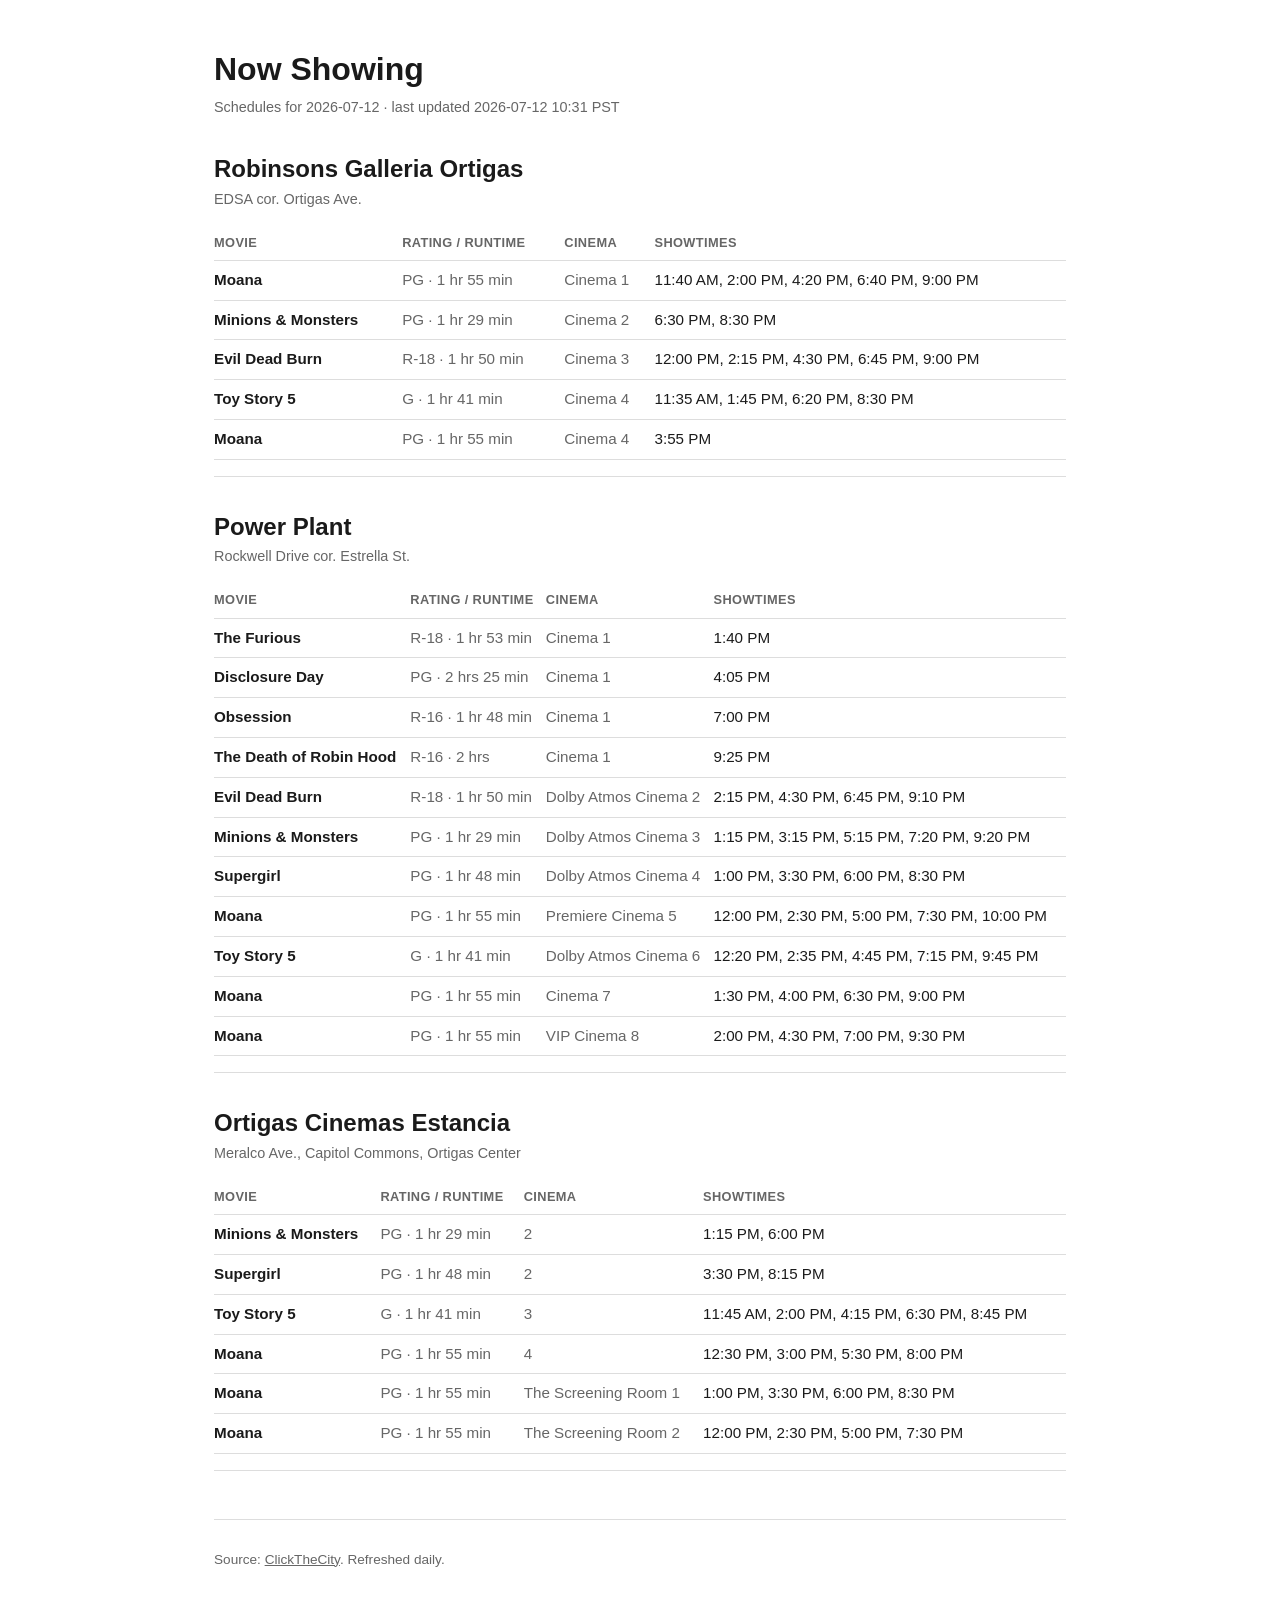
==== index.html @ 1f2a96b0 "chore: refresh schedules 2026-07-12" ====
<!doctype html>
<html lang="en">
<head>
<meta charset="utf-8">
<meta name="viewport" content="width=device-width, initial-scale=1">
<title>Now Showing — Metro Manila</title>
<link rel="stylesheet" href="style.css">
</head>
<body>
<header>
  <h1>Now Showing</h1>
  <p class="updated">Schedules for 2026-07-12 &middot; last updated 2026-07-12 10:31 PST</p>
</header>
<main>

    <section class="theater">
      <h2>Robinsons Galleria Ortigas</h2>
      <p class="address">EDSA cor. Ortigas Ave.</p>
      <table>
        <thead><tr><th>Movie</th><th>Rating / Runtime</th><th>Cinema</th><th>Showtimes</th></tr></thead>
        <tbody>
        <tr><td class="title" data-label="Movie">Moana</td><td class="meta" data-label="Rating / Runtime">PG &middot; 1 hr 55 min</td><td class="cinema" data-label="Cinema">Cinema 1</td><td class="showtimes" data-label="Showtimes">11:40 AM, 2:00 PM, 4:20 PM, 6:40 PM, 9:00 PM</td></tr>
<tr><td class="title" data-label="Movie">Minions &amp; Monsters</td><td class="meta" data-label="Rating / Runtime">PG &middot; 1 hr 29 min</td><td class="cinema" data-label="Cinema">Cinema 2</td><td class="showtimes" data-label="Showtimes">6:30 PM, 8:30 PM</td></tr>
<tr><td class="title" data-label="Movie">Evil Dead Burn</td><td class="meta" data-label="Rating / Runtime">R-18 &middot; 1 hr 50 min</td><td class="cinema" data-label="Cinema">Cinema 3</td><td class="showtimes" data-label="Showtimes">12:00 PM, 2:15 PM, 4:30 PM, 6:45 PM, 9:00 PM</td></tr>
<tr><td class="title" data-label="Movie">Toy Story 5</td><td class="meta" data-label="Rating / Runtime">G &middot; 1 hr 41 min</td><td class="cinema" data-label="Cinema">Cinema 4</td><td class="showtimes" data-label="Showtimes">11:35 AM, 1:45 PM, 6:20 PM, 8:30 PM</td></tr>
<tr><td class="title" data-label="Movie">Moana</td><td class="meta" data-label="Rating / Runtime">PG &middot; 1 hr 55 min</td><td class="cinema" data-label="Cinema">Cinema 4</td><td class="showtimes" data-label="Showtimes">3:55 PM</td></tr>
        </tbody>
      </table>
    </section>
    
    <section class="theater">
      <h2>Power Plant</h2>
      <p class="address">Rockwell Drive cor. Estrella St.</p>
      <table>
        <thead><tr><th>Movie</th><th>Rating / Runtime</th><th>Cinema</th><th>Showtimes</th></tr></thead>
        <tbody>
        <tr><td class="title" data-label="Movie">The Furious</td><td class="meta" data-label="Rating / Runtime">R-18 &middot; 1 hr 53 min</td><td class="cinema" data-label="Cinema">Cinema 1</td><td class="showtimes" data-label="Showtimes">1:40 PM</td></tr>
<tr><td class="title" data-label="Movie">Disclosure Day</td><td class="meta" data-label="Rating / Runtime">PG &middot; 2 hrs 25 min</td><td class="cinema" data-label="Cinema">Cinema 1</td><td class="showtimes" data-label="Showtimes">4:05 PM</td></tr>
<tr><td class="title" data-label="Movie">Obsession</td><td class="meta" data-label="Rating / Runtime">R-16 &middot; 1 hr 48 min</td><td class="cinema" data-label="Cinema">Cinema 1</td><td class="showtimes" data-label="Showtimes">7:00 PM</td></tr>
<tr><td class="title" data-label="Movie">The Death of Robin Hood</td><td class="meta" data-label="Rating / Runtime">R-16 &middot; 2 hrs</td><td class="cinema" data-label="Cinema">Cinema 1</td><td class="showtimes" data-label="Showtimes">9:25 PM</td></tr>
<tr><td class="title" data-label="Movie">Evil Dead Burn</td><td class="meta" data-label="Rating / Runtime">R-18 &middot; 1 hr 50 min</td><td class="cinema" data-label="Cinema">Dolby Atmos Cinema 2</td><td class="showtimes" data-label="Showtimes">2:15 PM, 4:30 PM, 6:45 PM, 9:10 PM</td></tr>
<tr><td class="title" data-label="Movie">Minions &amp; Monsters</td><td class="meta" data-label="Rating / Runtime">PG &middot; 1 hr 29 min</td><td class="cinema" data-label="Cinema">Dolby Atmos Cinema 3</td><td class="showtimes" data-label="Showtimes">1:15 PM, 3:15 PM, 5:15 PM, 7:20 PM, 9:20 PM</td></tr>
<tr><td class="title" data-label="Movie">Supergirl</td><td class="meta" data-label="Rating / Runtime">PG &middot; 1 hr 48 min</td><td class="cinema" data-label="Cinema">Dolby Atmos Cinema 4</td><td class="showtimes" data-label="Showtimes">1:00 PM, 3:30 PM, 6:00 PM, 8:30 PM</td></tr>
<tr><td class="title" data-label="Movie">Moana</td><td class="meta" data-label="Rating / Runtime">PG &middot; 1 hr 55 min</td><td class="cinema" data-label="Cinema">Premiere Cinema 5</td><td class="showtimes" data-label="Showtimes">12:00 PM, 2:30 PM, 5:00 PM, 7:30 PM, 10:00 PM</td></tr>
<tr><td class="title" data-label="Movie">Toy Story 5</td><td class="meta" data-label="Rating / Runtime">G &middot; 1 hr 41 min</td><td class="cinema" data-label="Cinema">Dolby Atmos Cinema 6</td><td class="showtimes" data-label="Showtimes">12:20 PM, 2:35 PM, 4:45 PM, 7:15 PM, 9:45 PM</td></tr>
<tr><td class="title" data-label="Movie">Moana</td><td class="meta" data-label="Rating / Runtime">PG &middot; 1 hr 55 min</td><td class="cinema" data-label="Cinema">Cinema 7</td><td class="showtimes" data-label="Showtimes">1:30 PM, 4:00 PM, 6:30 PM, 9:00 PM</td></tr>
<tr><td class="title" data-label="Movie">Moana</td><td class="meta" data-label="Rating / Runtime">PG &middot; 1 hr 55 min</td><td class="cinema" data-label="Cinema">VIP Cinema 8</td><td class="showtimes" data-label="Showtimes">2:00 PM, 4:30 PM, 7:00 PM, 9:30 PM</td></tr>
        </tbody>
      </table>
    </section>
    
    <section class="theater">
      <h2>Ortigas Cinemas Estancia</h2>
      <p class="address">Meralco Ave., Capitol Commons, Ortigas Center</p>
      <table>
        <thead><tr><th>Movie</th><th>Rating / Runtime</th><th>Cinema</th><th>Showtimes</th></tr></thead>
        <tbody>
        <tr><td class="title" data-label="Movie">Minions &amp; Monsters</td><td class="meta" data-label="Rating / Runtime">PG &middot; 1 hr 29 min</td><td class="cinema" data-label="Cinema">2</td><td class="showtimes" data-label="Showtimes">1:15 PM, 6:00 PM</td></tr>
<tr><td class="title" data-label="Movie">Supergirl</td><td class="meta" data-label="Rating / Runtime">PG &middot; 1 hr 48 min</td><td class="cinema" data-label="Cinema">2</td><td class="showtimes" data-label="Showtimes">3:30 PM, 8:15 PM</td></tr>
<tr><td class="title" data-label="Movie">Toy Story 5</td><td class="meta" data-label="Rating / Runtime">G &middot; 1 hr 41 min</td><td class="cinema" data-label="Cinema">3</td><td class="showtimes" data-label="Showtimes">11:45 AM, 2:00 PM, 4:15 PM, 6:30 PM, 8:45 PM</td></tr>
<tr><td class="title" data-label="Movie">Moana</td><td class="meta" data-label="Rating / Runtime">PG &middot; 1 hr 55 min</td><td class="cinema" data-label="Cinema">4</td><td class="showtimes" data-label="Showtimes">12:30 PM, 3:00 PM, 5:30 PM, 8:00 PM</td></tr>
<tr><td class="title" data-label="Movie">Moana</td><td class="meta" data-label="Rating / Runtime">PG &middot; 1 hr 55 min</td><td class="cinema" data-label="Cinema">The Screening Room 1</td><td class="showtimes" data-label="Showtimes">1:00 PM, 3:30 PM, 6:00 PM, 8:30 PM</td></tr>
<tr><td class="title" data-label="Movie">Moana</td><td class="meta" data-label="Rating / Runtime">PG &middot; 1 hr 55 min</td><td class="cinema" data-label="Cinema">The Screening Room 2</td><td class="showtimes" data-label="Showtimes">12:00 PM, 2:30 PM, 5:00 PM, 7:30 PM</td></tr>
        </tbody>
      </table>
    </section>
    
</main>
<footer>
  <p>Source: <a href="https://clickthecity.com">ClickTheCity</a>. Refreshed daily.</p>
</footer>
</body>
</html>
---- style.css ----
:root {
  color-scheme: light dark;
  --bg: #ffffff;
  --fg: #1a1a1a;
  --muted: #666;
  --border: #ddd;
  --accent: #b3261e;
}

@media (prefers-color-scheme: dark) {
  :root {
    --bg: #14151a;
    --fg: #e8e8e8;
    --muted: #9a9a9a;
    --border: #333;
    --accent: #ff6b5e;
  }
}

* { box-sizing: border-box; }

body {
  margin: 0;
  padding: 1.5rem;
  max-width: 900px;
  margin-inline: auto;
  font-family: -apple-system, BlinkMacSystemFont, "Segoe UI", Roboto, sans-serif;
  background: var(--bg);
  color: var(--fg);
  line-height: 1.5;
}

header h1 {
  margin-bottom: 0.25rem;
}

.updated {
  color: var(--muted);
  font-size: 0.9rem;
  margin-top: 0;
}

.theater {
  margin: 2rem 0;
  padding-bottom: 1rem;
  border-bottom: 1px solid var(--border);
}

.theater h2 {
  margin-bottom: 0.1rem;
}

.address {
  color: var(--muted);
  font-size: 0.9rem;
  margin-top: 0;
}

table {
  width: 100%;
  border-collapse: collapse;
  margin-top: 0.75rem;
}

th, td {
  text-align: left;
  padding: 0.5rem 0.5rem 0.5rem 0;
  border-bottom: 1px solid var(--border);
  font-size: 0.95rem;
  vertical-align: top;
}

th {
  color: var(--muted);
  font-weight: 600;
  font-size: 0.8rem;
  text-transform: uppercase;
  letter-spacing: 0.03em;
}

.title { font-weight: 600; }
.meta, .cinema { color: var(--muted); }
.empty { color: var(--muted); font-style: italic; }

.theater-error {
  color: var(--accent);
  font-size: 0.9rem;
}

footer {
  margin-top: 3rem;
  padding-top: 1rem;
  border-top: 1px solid var(--border);
  color: var(--muted);
  font-size: 0.85rem;
}

footer a { color: inherit; }

@media (max-width: 600px) {
  body { padding: 1rem; }
  header h1 { font-size: 1.5rem; }

  table, thead, tbody, th, td, tr { display: block; }
  thead { display: none; }

  td {
    border: none;
    padding: 0.15rem 0;
    white-space: normal;
    word-break: break-word;
  }
  td[data-label]::before {
    content: attr(data-label) ": ";
    color: var(--muted);
    font-size: 0.75rem;
    text-transform: uppercase;
    letter-spacing: 0.03em;
    display: block;
  }
  td.title[data-label]::before { display: none; }

  tr {
    padding: 0.5rem 0;
    border-bottom: 1px solid var(--border);
  }
}
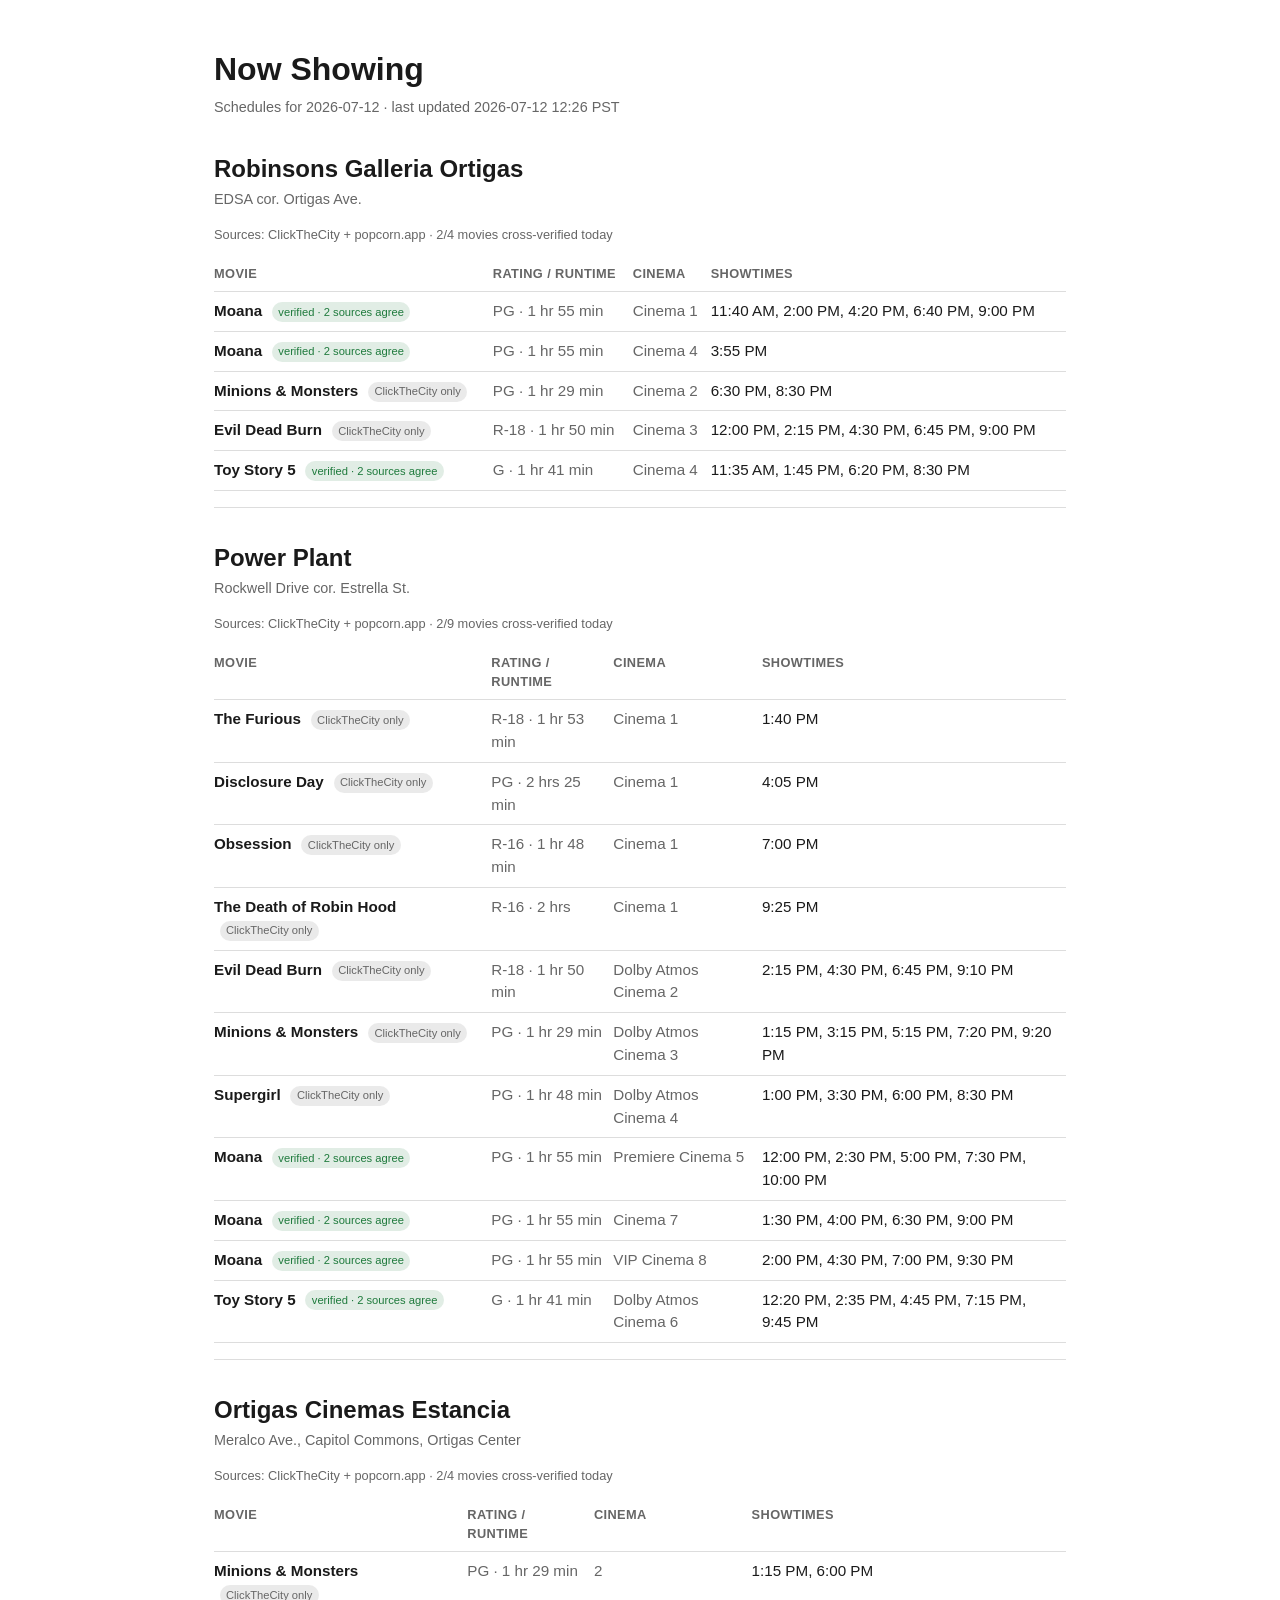
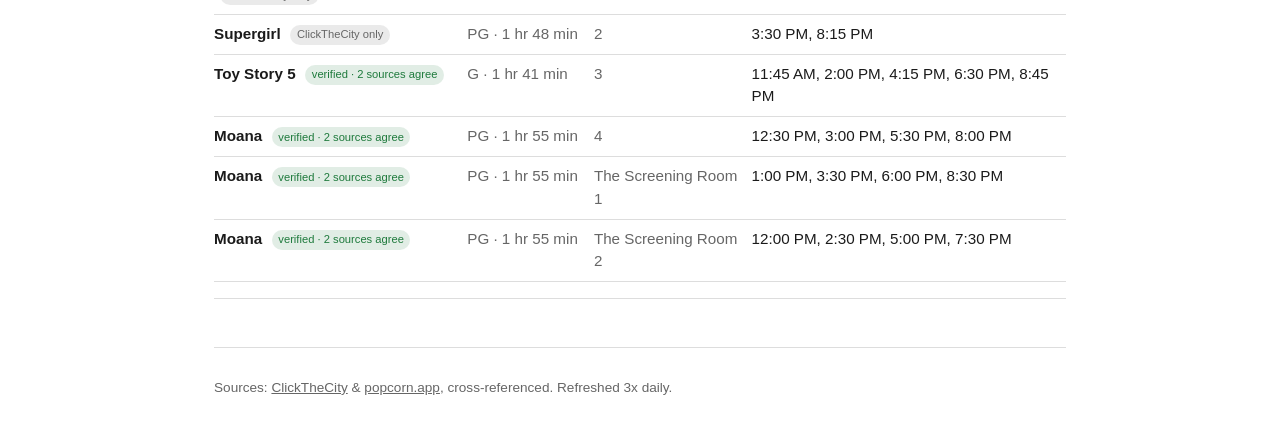
==== commit d77b1779: "Cross-reference schedules against a second independent source - popcorn.app (sourced from cinema ope" ====
--- a/index.html
+++ b/index.html
@@ -9,65 +9,71 @@
 <body>
 <header>
   <h1>Now Showing</h1>
-  <p class="updated">Schedules for 2026-07-12 &middot; last updated 2026-07-12 10:31 PST</p>
+  <p class="updated">Schedules for 2026-07-12 &middot; last updated 2026-07-12 12:26 PST</p>
 </header>
 <main>
 
     <section class="theater">
       <h2>Robinsons Galleria Ortigas</h2>
       <p class="address">EDSA cor. Ortigas Ave.</p>
+      <p class="source-note">Sources: ClickTheCity + popcorn.app &middot; 2/4 movies cross-verified today</p>
       <table>
         <thead><tr><th>Movie</th><th>Rating / Runtime</th><th>Cinema</th><th>Showtimes</th></tr></thead>
         <tbody>
-        <tr><td class="title" data-label="Movie">Moana</td><td class="meta" data-label="Rating / Runtime">PG &middot; 1 hr 55 min</td><td class="cinema" data-label="Cinema">Cinema 1</td><td class="showtimes" data-label="Showtimes">11:40 AM, 2:00 PM, 4:20 PM, 6:40 PM, 9:00 PM</td></tr>
-<tr><td class="title" data-label="Movie">Minions &amp; Monsters</td><td class="meta" data-label="Rating / Runtime">PG &middot; 1 hr 29 min</td><td class="cinema" data-label="Cinema">Cinema 2</td><td class="showtimes" data-label="Showtimes">6:30 PM, 8:30 PM</td></tr>
-<tr><td class="title" data-label="Movie">Evil Dead Burn</td><td class="meta" data-label="Rating / Runtime">R-18 &middot; 1 hr 50 min</td><td class="cinema" data-label="Cinema">Cinema 3</td><td class="showtimes" data-label="Showtimes">12:00 PM, 2:15 PM, 4:30 PM, 6:45 PM, 9:00 PM</td></tr>
-<tr><td class="title" data-label="Movie">Toy Story 5</td><td class="meta" data-label="Rating / Runtime">G &middot; 1 hr 41 min</td><td class="cinema" data-label="Cinema">Cinema 4</td><td class="showtimes" data-label="Showtimes">11:35 AM, 1:45 PM, 6:20 PM, 8:30 PM</td></tr>
-<tr><td class="title" data-label="Movie">Moana</td><td class="meta" data-label="Rating / Runtime">PG &middot; 1 hr 55 min</td><td class="cinema" data-label="Cinema">Cinema 4</td><td class="showtimes" data-label="Showtimes">3:55 PM</td></tr>
+        <tr><td class="title" data-label="Movie">Moana <span class="badge badge-verified" title="Upcoming showtimes match on both sources (1 earlier showtime already passed)">verified &middot; 2 sources agree</span></td><td class="meta" data-label="Rating / Runtime">PG &middot; 1 hr 55 min</td><td class="cinema" data-label="Cinema">Cinema 1</td><td class="showtimes" data-label="Showtimes">11:40 AM, 2:00 PM, 4:20 PM, 6:40 PM, 9:00 PM</td></tr>
+<tr><td class="title" data-label="Movie">Moana <span class="badge badge-verified" title="Upcoming showtimes match on both sources (1 earlier showtime already passed)">verified &middot; 2 sources agree</span></td><td class="meta" data-label="Rating / Runtime">PG &middot; 1 hr 55 min</td><td class="cinema" data-label="Cinema">Cinema 4</td><td class="showtimes" data-label="Showtimes">3:55 PM</td></tr>
+<tr><td class="title" data-label="Movie">Minions &amp; Monsters <span class="badge badge-unverified" title="Not listed on popcorn.app">ClickTheCity only</span></td><td class="meta" data-label="Rating / Runtime">PG &middot; 1 hr 29 min</td><td class="cinema" data-label="Cinema">Cinema 2</td><td class="showtimes" data-label="Showtimes">6:30 PM, 8:30 PM</td></tr>
+<tr><td class="title" data-label="Movie">Evil Dead Burn <span class="badge badge-unverified" title="Not listed on popcorn.app">ClickTheCity only</span></td><td class="meta" data-label="Rating / Runtime">R-18 &middot; 1 hr 50 min</td><td class="cinema" data-label="Cinema">Cinema 3</td><td class="showtimes" data-label="Showtimes">12:00 PM, 2:15 PM, 4:30 PM, 6:45 PM, 9:00 PM</td></tr>
+<tr><td class="title" data-label="Movie">Toy Story 5 <span class="badge badge-verified" title="Upcoming showtimes match on both sources (1 earlier showtime already passed)">verified &middot; 2 sources agree</span></td><td class="meta" data-label="Rating / Runtime">G &middot; 1 hr 41 min</td><td class="cinema" data-label="Cinema">Cinema 4</td><td class="showtimes" data-label="Showtimes">11:35 AM, 1:45 PM, 6:20 PM, 8:30 PM</td></tr>
         </tbody>
       </table>
+      
     </section>
     
     <section class="theater">
       <h2>Power Plant</h2>
       <p class="address">Rockwell Drive cor. Estrella St.</p>
+      <p class="source-note">Sources: ClickTheCity + popcorn.app &middot; 2/9 movies cross-verified today</p>
       <table>
         <thead><tr><th>Movie</th><th>Rating / Runtime</th><th>Cinema</th><th>Showtimes</th></tr></thead>
         <tbody>
-        <tr><td class="title" data-label="Movie">The Furious</td><td class="meta" data-label="Rating / Runtime">R-18 &middot; 1 hr 53 min</td><td class="cinema" data-label="Cinema">Cinema 1</td><td class="showtimes" data-label="Showtimes">1:40 PM</td></tr>
-<tr><td class="title" data-label="Movie">Disclosure Day</td><td class="meta" data-label="Rating / Runtime">PG &middot; 2 hrs 25 min</td><td class="cinema" data-label="Cinema">Cinema 1</td><td class="showtimes" data-label="Showtimes">4:05 PM</td></tr>
-<tr><td class="title" data-label="Movie">Obsession</td><td class="meta" data-label="Rating / Runtime">R-16 &middot; 1 hr 48 min</td><td class="cinema" data-label="Cinema">Cinema 1</td><td class="showtimes" data-label="Showtimes">7:00 PM</td></tr>
-<tr><td class="title" data-label="Movie">The Death of Robin Hood</td><td class="meta" data-label="Rating / Runtime">R-16 &middot; 2 hrs</td><td class="cinema" data-label="Cinema">Cinema 1</td><td class="showtimes" data-label="Showtimes">9:25 PM</td></tr>
-<tr><td class="title" data-label="Movie">Evil Dead Burn</td><td class="meta" data-label="Rating / Runtime">R-18 &middot; 1 hr 50 min</td><td class="cinema" data-label="Cinema">Dolby Atmos Cinema 2</td><td class="showtimes" data-label="Showtimes">2:15 PM, 4:30 PM, 6:45 PM, 9:10 PM</td></tr>
-<tr><td class="title" data-label="Movie">Minions &amp; Monsters</td><td class="meta" data-label="Rating / Runtime">PG &middot; 1 hr 29 min</td><td class="cinema" data-label="Cinema">Dolby Atmos Cinema 3</td><td class="showtimes" data-label="Showtimes">1:15 PM, 3:15 PM, 5:15 PM, 7:20 PM, 9:20 PM</td></tr>
-<tr><td class="title" data-label="Movie">Supergirl</td><td class="meta" data-label="Rating / Runtime">PG &middot; 1 hr 48 min</td><td class="cinema" data-label="Cinema">Dolby Atmos Cinema 4</td><td class="showtimes" data-label="Showtimes">1:00 PM, 3:30 PM, 6:00 PM, 8:30 PM</td></tr>
-<tr><td class="title" data-label="Movie">Moana</td><td class="meta" data-label="Rating / Runtime">PG &middot; 1 hr 55 min</td><td class="cinema" data-label="Cinema">Premiere Cinema 5</td><td class="showtimes" data-label="Showtimes">12:00 PM, 2:30 PM, 5:00 PM, 7:30 PM, 10:00 PM</td></tr>
-<tr><td class="title" data-label="Movie">Toy Story 5</td><td class="meta" data-label="Rating / Runtime">G &middot; 1 hr 41 min</td><td class="cinema" data-label="Cinema">Dolby Atmos Cinema 6</td><td class="showtimes" data-label="Showtimes">12:20 PM, 2:35 PM, 4:45 PM, 7:15 PM, 9:45 PM</td></tr>
-<tr><td class="title" data-label="Movie">Moana</td><td class="meta" data-label="Rating / Runtime">PG &middot; 1 hr 55 min</td><td class="cinema" data-label="Cinema">Cinema 7</td><td class="showtimes" data-label="Showtimes">1:30 PM, 4:00 PM, 6:30 PM, 9:00 PM</td></tr>
-<tr><td class="title" data-label="Movie">Moana</td><td class="meta" data-label="Rating / Runtime">PG &middot; 1 hr 55 min</td><td class="cinema" data-label="Cinema">VIP Cinema 8</td><td class="showtimes" data-label="Showtimes">2:00 PM, 4:30 PM, 7:00 PM, 9:30 PM</td></tr>
+        <tr><td class="title" data-label="Movie">The Furious <span class="badge badge-unverified" title="Not listed on popcorn.app">ClickTheCity only</span></td><td class="meta" data-label="Rating / Runtime">R-18 &middot; 1 hr 53 min</td><td class="cinema" data-label="Cinema">Cinema 1</td><td class="showtimes" data-label="Showtimes">1:40 PM</td></tr>
+<tr><td class="title" data-label="Movie">Disclosure Day <span class="badge badge-unverified" title="Not listed on popcorn.app">ClickTheCity only</span></td><td class="meta" data-label="Rating / Runtime">PG &middot; 2 hrs 25 min</td><td class="cinema" data-label="Cinema">Cinema 1</td><td class="showtimes" data-label="Showtimes">4:05 PM</td></tr>
+<tr><td class="title" data-label="Movie">Obsession <span class="badge badge-unverified" title="Not listed on popcorn.app">ClickTheCity only</span></td><td class="meta" data-label="Rating / Runtime">R-16 &middot; 1 hr 48 min</td><td class="cinema" data-label="Cinema">Cinema 1</td><td class="showtimes" data-label="Showtimes">7:00 PM</td></tr>
+<tr><td class="title" data-label="Movie">The Death of Robin Hood <span class="badge badge-unverified" title="Not listed on popcorn.app">ClickTheCity only</span></td><td class="meta" data-label="Rating / Runtime">R-16 &middot; 2 hrs</td><td class="cinema" data-label="Cinema">Cinema 1</td><td class="showtimes" data-label="Showtimes">9:25 PM</td></tr>
+<tr><td class="title" data-label="Movie">Evil Dead Burn <span class="badge badge-unverified" title="Not listed on popcorn.app">ClickTheCity only</span></td><td class="meta" data-label="Rating / Runtime">R-18 &middot; 1 hr 50 min</td><td class="cinema" data-label="Cinema">Dolby Atmos Cinema 2</td><td class="showtimes" data-label="Showtimes">2:15 PM, 4:30 PM, 6:45 PM, 9:10 PM</td></tr>
+<tr><td class="title" data-label="Movie">Minions &amp; Monsters <span class="badge badge-unverified" title="Not listed on popcorn.app">ClickTheCity only</span></td><td class="meta" data-label="Rating / Runtime">PG &middot; 1 hr 29 min</td><td class="cinema" data-label="Cinema">Dolby Atmos Cinema 3</td><td class="showtimes" data-label="Showtimes">1:15 PM, 3:15 PM, 5:15 PM, 7:20 PM, 9:20 PM</td></tr>
+<tr><td class="title" data-label="Movie">Supergirl <span class="badge badge-unverified" title="Not listed on popcorn.app">ClickTheCity only</span></td><td class="meta" data-label="Rating / Runtime">PG &middot; 1 hr 48 min</td><td class="cinema" data-label="Cinema">Dolby Atmos Cinema 4</td><td class="showtimes" data-label="Showtimes">1:00 PM, 3:30 PM, 6:00 PM, 8:30 PM</td></tr>
+<tr><td class="title" data-label="Movie">Moana <span class="badge badge-verified" title="Upcoming showtimes match on both sources (1 earlier showtime already passed)">verified &middot; 2 sources agree</span></td><td class="meta" data-label="Rating / Runtime">PG &middot; 1 hr 55 min</td><td class="cinema" data-label="Cinema">Premiere Cinema 5</td><td class="showtimes" data-label="Showtimes">12:00 PM, 2:30 PM, 5:00 PM, 7:30 PM, 10:00 PM</td></tr>
+<tr><td class="title" data-label="Movie">Moana <span class="badge badge-verified" title="Upcoming showtimes match on both sources (1 earlier showtime already passed)">verified &middot; 2 sources agree</span></td><td class="meta" data-label="Rating / Runtime">PG &middot; 1 hr 55 min</td><td class="cinema" data-label="Cinema">Cinema 7</td><td class="showtimes" data-label="Showtimes">1:30 PM, 4:00 PM, 6:30 PM, 9:00 PM</td></tr>
+<tr><td class="title" data-label="Movie">Moana <span class="badge badge-verified" title="Upcoming showtimes match on both sources (1 earlier showtime already passed)">verified &middot; 2 sources agree</span></td><td class="meta" data-label="Rating / Runtime">PG &middot; 1 hr 55 min</td><td class="cinema" data-label="Cinema">VIP Cinema 8</td><td class="showtimes" data-label="Showtimes">2:00 PM, 4:30 PM, 7:00 PM, 9:30 PM</td></tr>
+<tr><td class="title" data-label="Movie">Toy Story 5 <span class="badge badge-verified" title="Upcoming showtimes match on both sources (1 earlier showtime already passed)">verified &middot; 2 sources agree</span></td><td class="meta" data-label="Rating / Runtime">G &middot; 1 hr 41 min</td><td class="cinema" data-label="Cinema">Dolby Atmos Cinema 6</td><td class="showtimes" data-label="Showtimes">12:20 PM, 2:35 PM, 4:45 PM, 7:15 PM, 9:45 PM</td></tr>
         </tbody>
       </table>
+      
     </section>
     
     <section class="theater">
       <h2>Ortigas Cinemas Estancia</h2>
       <p class="address">Meralco Ave., Capitol Commons, Ortigas Center</p>
+      <p class="source-note">Sources: ClickTheCity + popcorn.app &middot; 2/4 movies cross-verified today</p>
       <table>
         <thead><tr><th>Movie</th><th>Rating / Runtime</th><th>Cinema</th><th>Showtimes</th></tr></thead>
         <tbody>
-        <tr><td class="title" data-label="Movie">Minions &amp; Monsters</td><td class="meta" data-label="Rating / Runtime">PG &middot; 1 hr 29 min</td><td class="cinema" data-label="Cinema">2</td><td class="showtimes" data-label="Showtimes">1:15 PM, 6:00 PM</td></tr>
-<tr><td class="title" data-label="Movie">Supergirl</td><td class="meta" data-label="Rating / Runtime">PG &middot; 1 hr 48 min</td><td class="cinema" data-label="Cinema">2</td><td class="showtimes" data-label="Showtimes">3:30 PM, 8:15 PM</td></tr>
-<tr><td class="title" data-label="Movie">Toy Story 5</td><td class="meta" data-label="Rating / Runtime">G &middot; 1 hr 41 min</td><td class="cinema" data-label="Cinema">3</td><td class="showtimes" data-label="Showtimes">11:45 AM, 2:00 PM, 4:15 PM, 6:30 PM, 8:45 PM</td></tr>
-<tr><td class="title" data-label="Movie">Moana</td><td class="meta" data-label="Rating / Runtime">PG &middot; 1 hr 55 min</td><td class="cinema" data-label="Cinema">4</td><td class="showtimes" data-label="Showtimes">12:30 PM, 3:00 PM, 5:30 PM, 8:00 PM</td></tr>
-<tr><td class="title" data-label="Movie">Moana</td><td class="meta" data-label="Rating / Runtime">PG &middot; 1 hr 55 min</td><td class="cinema" data-label="Cinema">The Screening Room 1</td><td class="showtimes" data-label="Showtimes">1:00 PM, 3:30 PM, 6:00 PM, 8:30 PM</td></tr>
-<tr><td class="title" data-label="Movie">Moana</td><td class="meta" data-label="Rating / Runtime">PG &middot; 1 hr 55 min</td><td class="cinema" data-label="Cinema">The Screening Room 2</td><td class="showtimes" data-label="Showtimes">12:00 PM, 2:30 PM, 5:00 PM, 7:30 PM</td></tr>
+        <tr><td class="title" data-label="Movie">Minions &amp; Monsters <span class="badge badge-unverified" title="Not listed on popcorn.app">ClickTheCity only</span></td><td class="meta" data-label="Rating / Runtime">PG &middot; 1 hr 29 min</td><td class="cinema" data-label="Cinema">2</td><td class="showtimes" data-label="Showtimes">1:15 PM, 6:00 PM</td></tr>
+<tr><td class="title" data-label="Movie">Supergirl <span class="badge badge-unverified" title="Not listed on popcorn.app">ClickTheCity only</span></td><td class="meta" data-label="Rating / Runtime">PG &middot; 1 hr 48 min</td><td class="cinema" data-label="Cinema">2</td><td class="showtimes" data-label="Showtimes">3:30 PM, 8:15 PM</td></tr>
+<tr><td class="title" data-label="Movie">Toy Story 5 <span class="badge badge-verified" title="Upcoming showtimes match on both sources (1 earlier showtime already passed)">verified &middot; 2 sources agree</span></td><td class="meta" data-label="Rating / Runtime">G &middot; 1 hr 41 min</td><td class="cinema" data-label="Cinema">3</td><td class="showtimes" data-label="Showtimes">11:45 AM, 2:00 PM, 4:15 PM, 6:30 PM, 8:45 PM</td></tr>
+<tr><td class="title" data-label="Movie">Moana <span class="badge badge-verified" title="Upcoming showtimes match on both sources (1 earlier showtime already passed)">verified &middot; 2 sources agree</span></td><td class="meta" data-label="Rating / Runtime">PG &middot; 1 hr 55 min</td><td class="cinema" data-label="Cinema">4</td><td class="showtimes" data-label="Showtimes">12:30 PM, 3:00 PM, 5:30 PM, 8:00 PM</td></tr>
+<tr><td class="title" data-label="Movie">Moana <span class="badge badge-verified" title="Upcoming showtimes match on both sources (1 earlier showtime already passed)">verified &middot; 2 sources agree</span></td><td class="meta" data-label="Rating / Runtime">PG &middot; 1 hr 55 min</td><td class="cinema" data-label="Cinema">The Screening Room 1</td><td class="showtimes" data-label="Showtimes">1:00 PM, 3:30 PM, 6:00 PM, 8:30 PM</td></tr>
+<tr><td class="title" data-label="Movie">Moana <span class="badge badge-verified" title="Upcoming showtimes match on both sources (1 earlier showtime already passed)">verified &middot; 2 sources agree</span></td><td class="meta" data-label="Rating / Runtime">PG &middot; 1 hr 55 min</td><td class="cinema" data-label="Cinema">The Screening Room 2</td><td class="showtimes" data-label="Showtimes">12:00 PM, 2:30 PM, 5:00 PM, 7:30 PM</td></tr>
         </tbody>
       </table>
+      
     </section>
     
 </main>
 <footer>
-  <p>Source: <a href="https://clickthecity.com">ClickTheCity</a>. Refreshed daily.</p>
+  <p>Sources: <a href="https://clickthecity.com">ClickTheCity</a> &amp; <a href="https://www.popcorn.app">popcorn.app</a>, cross-referenced. Refreshed 3x daily.</p>
 </footer>
 </body>
 </html>
--- a/style.css
+++ b/style.css
@@ -54,6 +54,40 @@
   color: var(--muted);
   font-size: 0.9rem;
   margin-top: 0;
+}
+
+.source-note {
+  color: var(--muted);
+  font-size: 0.8rem;
+  margin: 0.25rem 0 0;
+}
+
+.cross-check-note {
+  color: var(--muted);
+  font-size: 0.85rem;
+  font-style: italic;
+  margin-top: 0.75rem;
+}
+
+.badge {
+  display: inline-block;
+  font-size: 0.7rem;
+  font-weight: 500;
+  padding: 0.1rem 0.4rem;
+  border-radius: 0.75rem;
+  vertical-align: middle;
+  margin-left: 0.35rem;
+  white-space: nowrap;
+  cursor: help;
+}
+
+.badge-verified { background: #1e7a3c22; color: #1e7a3c; }
+.badge-partial { background: #b3872622; color: #b38726; }
+.badge-mismatch, .badge-unverified { background: #66666622; color: var(--muted); }
+
+@media (prefers-color-scheme: dark) {
+  .badge-verified { background: #3ddc8433; color: #3ddc84; }
+  .badge-partial { background: #ffcc4d33; color: #ffcc4d; }
 }
 
 table {
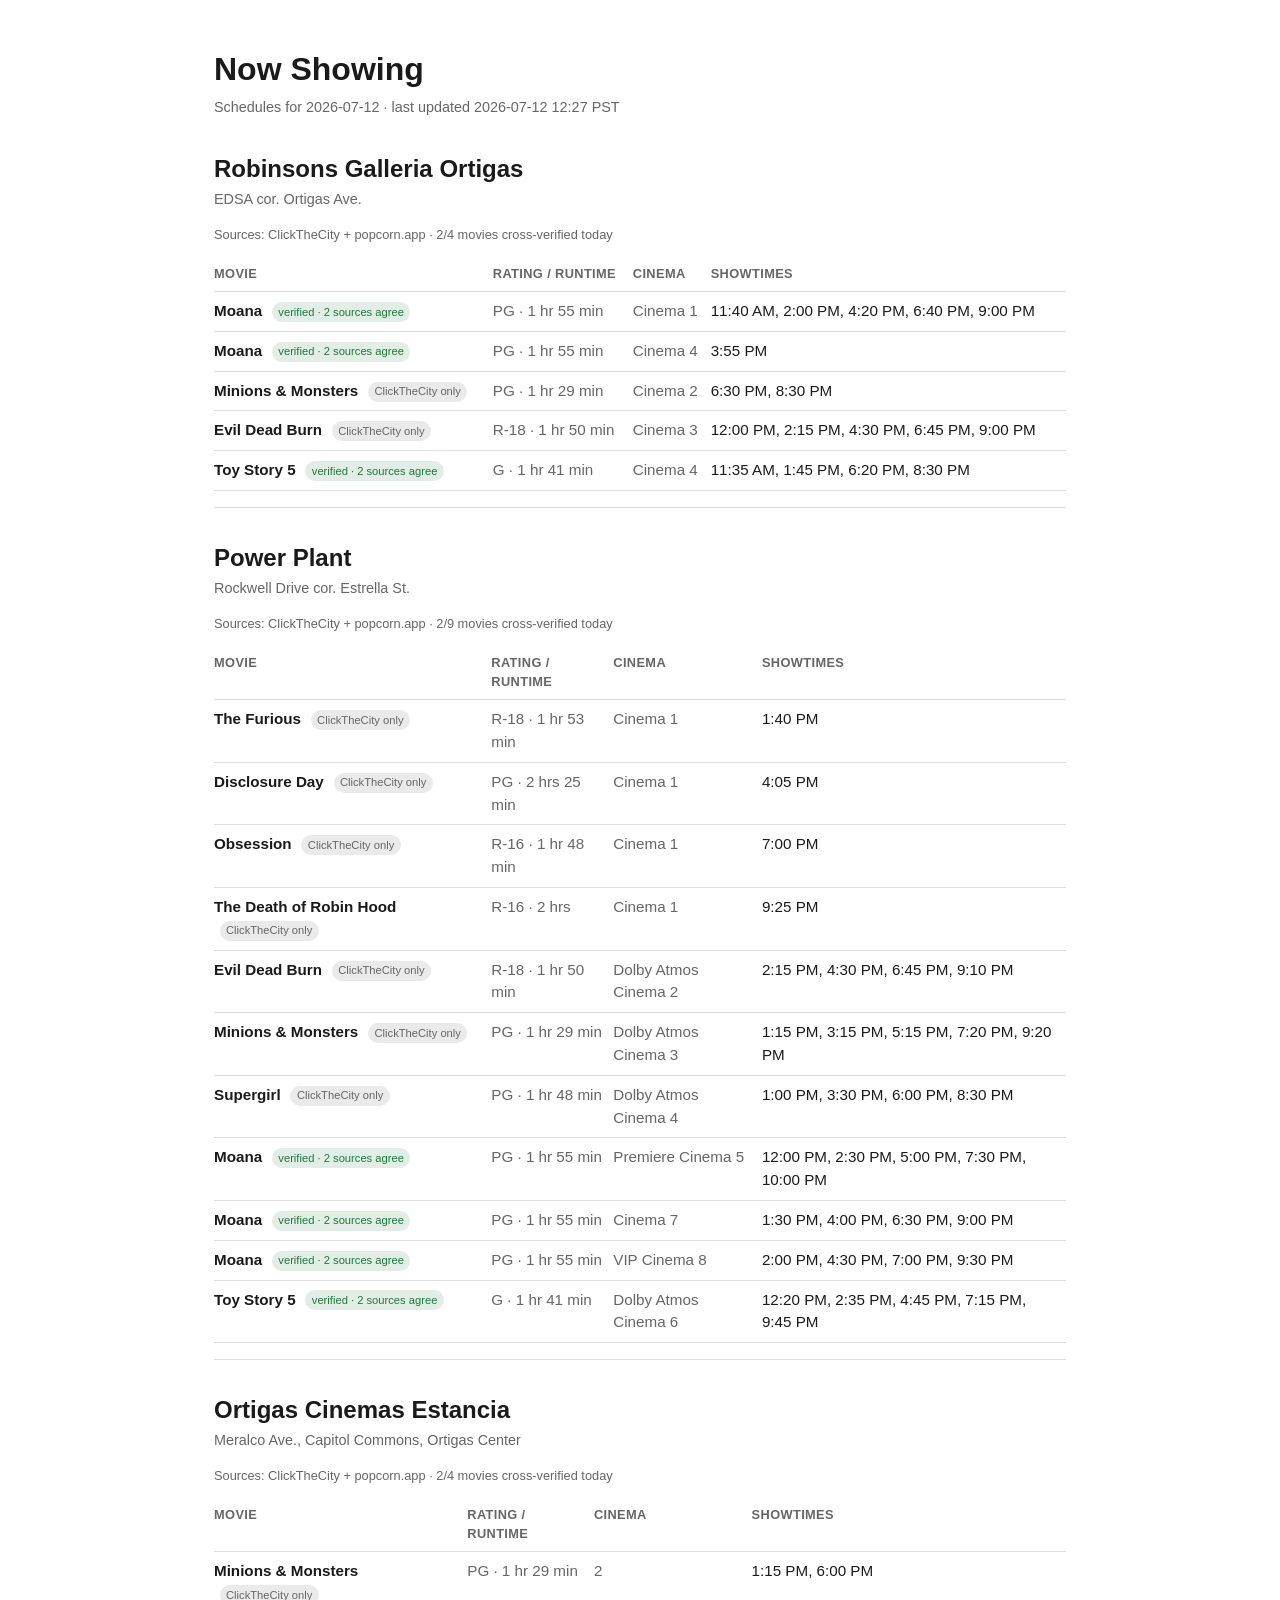
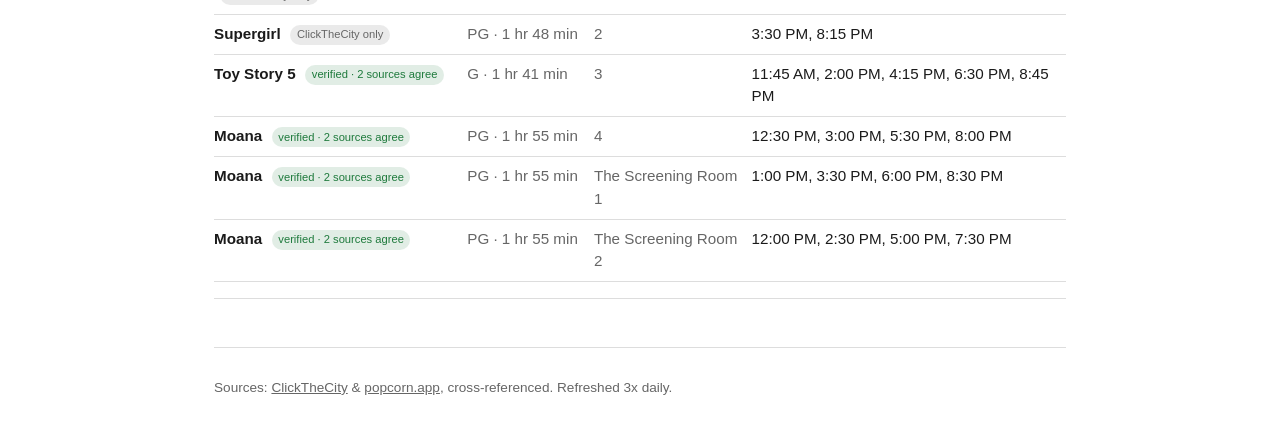
==== commit 0574e15c: "chore: refresh schedules 2026-07-12" ====
--- a/index.html
+++ b/index.html
@@ -9,7 +9,7 @@
 <body>
 <header>
   <h1>Now Showing</h1>
-  <p class="updated">Schedules for 2026-07-12 &middot; last updated 2026-07-12 12:26 PST</p>
+  <p class="updated">Schedules for 2026-07-12 &middot; last updated 2026-07-12 12:27 PST</p>
 </header>
 <main>
 
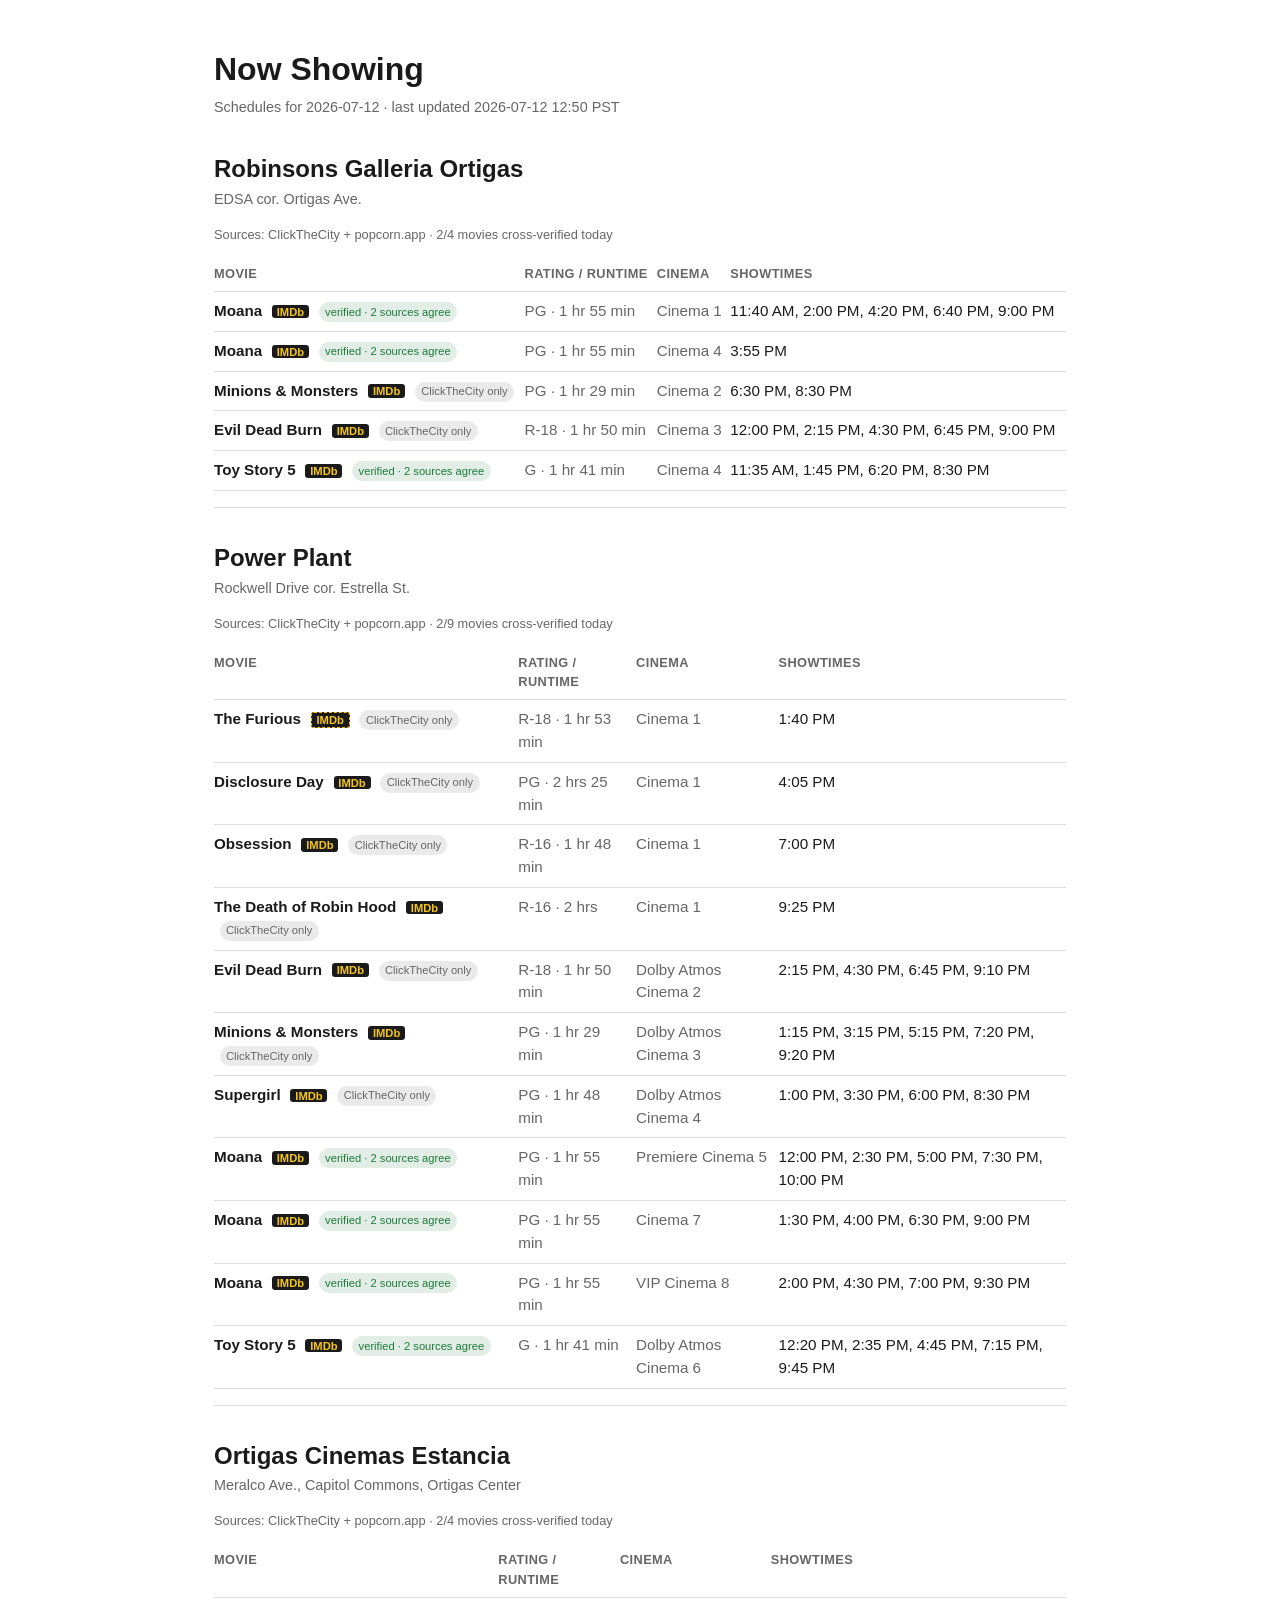
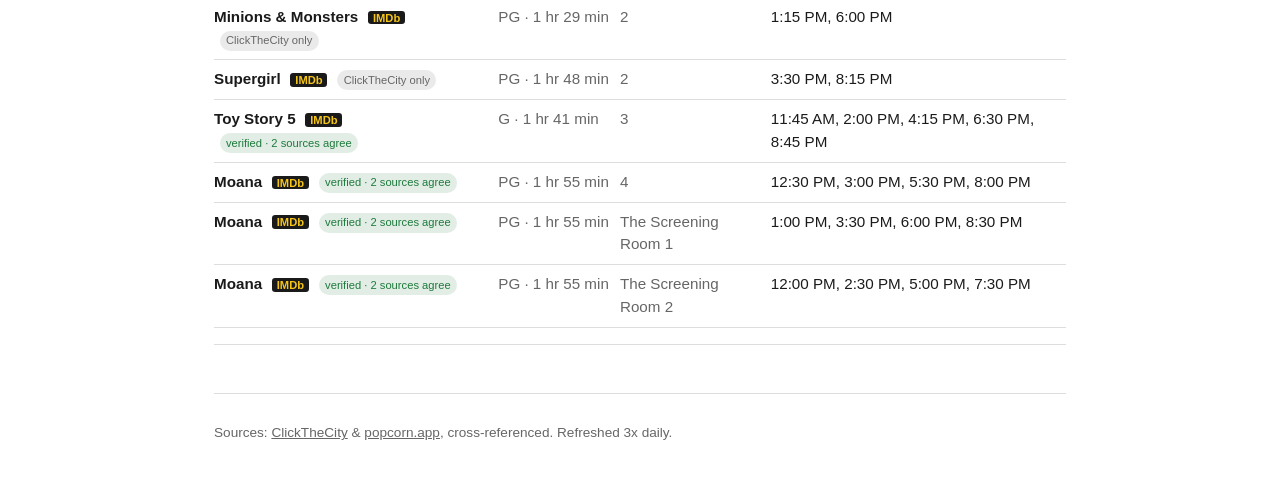
==== commit c0d3ad3c: "Link each movie to its IMDb page - IMDb public suggestion-search endpoint (no API key), cached per  " ====
--- a/index.html
+++ b/index.html
@@ -9,7 +9,7 @@
 <body>
 <header>
   <h1>Now Showing</h1>
-  <p class="updated">Schedules for 2026-07-12 &middot; last updated 2026-07-12 12:27 PST</p>
+  <p class="updated">Schedules for 2026-07-12 &middot; last updated 2026-07-12 12:50 PST</p>
 </header>
 <main>
 
@@ -20,11 +20,11 @@
       <table>
         <thead><tr><th>Movie</th><th>Rating / Runtime</th><th>Cinema</th><th>Showtimes</th></tr></thead>
         <tbody>
-        <tr><td class="title" data-label="Movie">Moana <span class="badge badge-verified" title="Upcoming showtimes match on both sources (1 earlier showtime already passed)">verified &middot; 2 sources agree</span></td><td class="meta" data-label="Rating / Runtime">PG &middot; 1 hr 55 min</td><td class="cinema" data-label="Cinema">Cinema 1</td><td class="showtimes" data-label="Showtimes">11:40 AM, 2:00 PM, 4:20 PM, 6:40 PM, 9:00 PM</td></tr>
-<tr><td class="title" data-label="Movie">Moana <span class="badge badge-verified" title="Upcoming showtimes match on both sources (1 earlier showtime already passed)">verified &middot; 2 sources agree</span></td><td class="meta" data-label="Rating / Runtime">PG &middot; 1 hr 55 min</td><td class="cinema" data-label="Cinema">Cinema 4</td><td class="showtimes" data-label="Showtimes">3:55 PM</td></tr>
-<tr><td class="title" data-label="Movie">Minions &amp; Monsters <span class="badge badge-unverified" title="Not listed on popcorn.app">ClickTheCity only</span></td><td class="meta" data-label="Rating / Runtime">PG &middot; 1 hr 29 min</td><td class="cinema" data-label="Cinema">Cinema 2</td><td class="showtimes" data-label="Showtimes">6:30 PM, 8:30 PM</td></tr>
-<tr><td class="title" data-label="Movie">Evil Dead Burn <span class="badge badge-unverified" title="Not listed on popcorn.app">ClickTheCity only</span></td><td class="meta" data-label="Rating / Runtime">R-18 &middot; 1 hr 50 min</td><td class="cinema" data-label="Cinema">Cinema 3</td><td class="showtimes" data-label="Showtimes">12:00 PM, 2:15 PM, 4:30 PM, 6:45 PM, 9:00 PM</td></tr>
-<tr><td class="title" data-label="Movie">Toy Story 5 <span class="badge badge-verified" title="Upcoming showtimes match on both sources (1 earlier showtime already passed)">verified &middot; 2 sources agree</span></td><td class="meta" data-label="Rating / Runtime">G &middot; 1 hr 41 min</td><td class="cinema" data-label="Cinema">Cinema 4</td><td class="showtimes" data-label="Showtimes">11:35 AM, 1:45 PM, 6:20 PM, 8:30 PM</td></tr>
+        <tr><td class="title" data-label="Movie">Moana <a class="imdb-link" href="https://www.imdb.com/title/tt27419466/" target="_blank" rel="noopener" title="View on IMDb">IMDb</a> <span class="badge badge-verified" title="Upcoming showtimes match on both sources (1 earlier showtime already passed)">verified &middot; 2 sources agree</span></td><td class="meta" data-label="Rating / Runtime">PG &middot; 1 hr 55 min</td><td class="cinema" data-label="Cinema">Cinema 1</td><td class="showtimes" data-label="Showtimes">11:40 AM, 2:00 PM, 4:20 PM, 6:40 PM, 9:00 PM</td></tr>
+<tr><td class="title" data-label="Movie">Moana <a class="imdb-link" href="https://www.imdb.com/title/tt27419466/" target="_blank" rel="noopener" title="View on IMDb">IMDb</a> <span class="badge badge-verified" title="Upcoming showtimes match on both sources (1 earlier showtime already passed)">verified &middot; 2 sources agree</span></td><td class="meta" data-label="Rating / Runtime">PG &middot; 1 hr 55 min</td><td class="cinema" data-label="Cinema">Cinema 4</td><td class="showtimes" data-label="Showtimes">3:55 PM</td></tr>
+<tr><td class="title" data-label="Movie">Minions &amp; Monsters <a class="imdb-link" href="https://www.imdb.com/title/tt32890033/" target="_blank" rel="noopener" title="View on IMDb">IMDb</a> <span class="badge badge-unverified" title="Not listed on popcorn.app">ClickTheCity only</span></td><td class="meta" data-label="Rating / Runtime">PG &middot; 1 hr 29 min</td><td class="cinema" data-label="Cinema">Cinema 2</td><td class="showtimes" data-label="Showtimes">6:30 PM, 8:30 PM</td></tr>
+<tr><td class="title" data-label="Movie">Evil Dead Burn <a class="imdb-link" href="https://www.imdb.com/title/tt31170389/" target="_blank" rel="noopener" title="View on IMDb">IMDb</a> <span class="badge badge-unverified" title="Not listed on popcorn.app">ClickTheCity only</span></td><td class="meta" data-label="Rating / Runtime">R-18 &middot; 1 hr 50 min</td><td class="cinema" data-label="Cinema">Cinema 3</td><td class="showtimes" data-label="Showtimes">12:00 PM, 2:15 PM, 4:30 PM, 6:45 PM, 9:00 PM</td></tr>
+<tr><td class="title" data-label="Movie">Toy Story 5 <a class="imdb-link" href="https://www.imdb.com/title/tt29355505/" target="_blank" rel="noopener" title="View on IMDb">IMDb</a> <span class="badge badge-verified" title="Upcoming showtimes match on both sources (1 earlier showtime already passed)">verified &middot; 2 sources agree</span></td><td class="meta" data-label="Rating / Runtime">G &middot; 1 hr 41 min</td><td class="cinema" data-label="Cinema">Cinema 4</td><td class="showtimes" data-label="Showtimes">11:35 AM, 1:45 PM, 6:20 PM, 8:30 PM</td></tr>
         </tbody>
       </table>
       
@@ -37,17 +37,17 @@
       <table>
         <thead><tr><th>Movie</th><th>Rating / Runtime</th><th>Cinema</th><th>Showtimes</th></tr></thead>
         <tbody>
-        <tr><td class="title" data-label="Movie">The Furious <span class="badge badge-unverified" title="Not listed on popcorn.app">ClickTheCity only</span></td><td class="meta" data-label="Rating / Runtime">R-18 &middot; 1 hr 53 min</td><td class="cinema" data-label="Cinema">Cinema 1</td><td class="showtimes" data-label="Showtimes">1:40 PM</td></tr>
-<tr><td class="title" data-label="Movie">Disclosure Day <span class="badge badge-unverified" title="Not listed on popcorn.app">ClickTheCity only</span></td><td class="meta" data-label="Rating / Runtime">PG &middot; 2 hrs 25 min</td><td class="cinema" data-label="Cinema">Cinema 1</td><td class="showtimes" data-label="Showtimes">4:05 PM</td></tr>
-<tr><td class="title" data-label="Movie">Obsession <span class="badge badge-unverified" title="Not listed on popcorn.app">ClickTheCity only</span></td><td class="meta" data-label="Rating / Runtime">R-16 &middot; 1 hr 48 min</td><td class="cinema" data-label="Cinema">Cinema 1</td><td class="showtimes" data-label="Showtimes">7:00 PM</td></tr>
-<tr><td class="title" data-label="Movie">The Death of Robin Hood <span class="badge badge-unverified" title="Not listed on popcorn.app">ClickTheCity only</span></td><td class="meta" data-label="Rating / Runtime">R-16 &middot; 2 hrs</td><td class="cinema" data-label="Cinema">Cinema 1</td><td class="showtimes" data-label="Showtimes">9:25 PM</td></tr>
-<tr><td class="title" data-label="Movie">Evil Dead Burn <span class="badge badge-unverified" title="Not listed on popcorn.app">ClickTheCity only</span></td><td class="meta" data-label="Rating / Runtime">R-18 &middot; 1 hr 50 min</td><td class="cinema" data-label="Cinema">Dolby Atmos Cinema 2</td><td class="showtimes" data-label="Showtimes">2:15 PM, 4:30 PM, 6:45 PM, 9:10 PM</td></tr>
-<tr><td class="title" data-label="Movie">Minions &amp; Monsters <span class="badge badge-unverified" title="Not listed on popcorn.app">ClickTheCity only</span></td><td class="meta" data-label="Rating / Runtime">PG &middot; 1 hr 29 min</td><td class="cinema" data-label="Cinema">Dolby Atmos Cinema 3</td><td class="showtimes" data-label="Showtimes">1:15 PM, 3:15 PM, 5:15 PM, 7:20 PM, 9:20 PM</td></tr>
-<tr><td class="title" data-label="Movie">Supergirl <span class="badge badge-unverified" title="Not listed on popcorn.app">ClickTheCity only</span></td><td class="meta" data-label="Rating / Runtime">PG &middot; 1 hr 48 min</td><td class="cinema" data-label="Cinema">Dolby Atmos Cinema 4</td><td class="showtimes" data-label="Showtimes">1:00 PM, 3:30 PM, 6:00 PM, 8:30 PM</td></tr>
-<tr><td class="title" data-label="Movie">Moana <span class="badge badge-verified" title="Upcoming showtimes match on both sources (1 earlier showtime already passed)">verified &middot; 2 sources agree</span></td><td class="meta" data-label="Rating / Runtime">PG &middot; 1 hr 55 min</td><td class="cinema" data-label="Cinema">Premiere Cinema 5</td><td class="showtimes" data-label="Showtimes">12:00 PM, 2:30 PM, 5:00 PM, 7:30 PM, 10:00 PM</td></tr>
-<tr><td class="title" data-label="Movie">Moana <span class="badge badge-verified" title="Upcoming showtimes match on both sources (1 earlier showtime already passed)">verified &middot; 2 sources agree</span></td><td class="meta" data-label="Rating / Runtime">PG &middot; 1 hr 55 min</td><td class="cinema" data-label="Cinema">Cinema 7</td><td class="showtimes" data-label="Showtimes">1:30 PM, 4:00 PM, 6:30 PM, 9:00 PM</td></tr>
-<tr><td class="title" data-label="Movie">Moana <span class="badge badge-verified" title="Upcoming showtimes match on both sources (1 earlier showtime already passed)">verified &middot; 2 sources agree</span></td><td class="meta" data-label="Rating / Runtime">PG &middot; 1 hr 55 min</td><td class="cinema" data-label="Cinema">VIP Cinema 8</td><td class="showtimes" data-label="Showtimes">2:00 PM, 4:30 PM, 7:00 PM, 9:30 PM</td></tr>
-<tr><td class="title" data-label="Movie">Toy Story 5 <span class="badge badge-verified" title="Upcoming showtimes match on both sources (1 earlier showtime already passed)">verified &middot; 2 sources agree</span></td><td class="meta" data-label="Rating / Runtime">G &middot; 1 hr 41 min</td><td class="cinema" data-label="Cinema">Dolby Atmos Cinema 6</td><td class="showtimes" data-label="Showtimes">12:20 PM, 2:35 PM, 4:45 PM, 7:15 PM, 9:45 PM</td></tr>
+        <tr><td class="title" data-label="Movie">The Furious <a class="imdb-link imdb-ambiguous" href="https://www.imdb.com/title/tt33311069/" target="_blank" rel="noopener" title="Best guess — multiple IMDb entries share this title">IMDb</a> <span class="badge badge-unverified" title="Not listed on popcorn.app">ClickTheCity only</span></td><td class="meta" data-label="Rating / Runtime">R-18 &middot; 1 hr 53 min</td><td class="cinema" data-label="Cinema">Cinema 1</td><td class="showtimes" data-label="Showtimes">1:40 PM</td></tr>
+<tr><td class="title" data-label="Movie">Disclosure Day <a class="imdb-link" href="https://www.imdb.com/title/tt15047880/" target="_blank" rel="noopener" title="View on IMDb">IMDb</a> <span class="badge badge-unverified" title="Not listed on popcorn.app">ClickTheCity only</span></td><td class="meta" data-label="Rating / Runtime">PG &middot; 2 hrs 25 min</td><td class="cinema" data-label="Cinema">Cinema 1</td><td class="showtimes" data-label="Showtimes">4:05 PM</td></tr>
+<tr><td class="title" data-label="Movie">Obsession <a class="imdb-link" href="https://www.imdb.com/title/tt37287335/" target="_blank" rel="noopener" title="View on IMDb">IMDb</a> <span class="badge badge-unverified" title="Not listed on popcorn.app">ClickTheCity only</span></td><td class="meta" data-label="Rating / Runtime">R-16 &middot; 1 hr 48 min</td><td class="cinema" data-label="Cinema">Cinema 1</td><td class="showtimes" data-label="Showtimes">7:00 PM</td></tr>
+<tr><td class="title" data-label="Movie">The Death of Robin Hood <a class="imdb-link" href="https://www.imdb.com/title/tt32273171/" target="_blank" rel="noopener" title="View on IMDb">IMDb</a> <span class="badge badge-unverified" title="Not listed on popcorn.app">ClickTheCity only</span></td><td class="meta" data-label="Rating / Runtime">R-16 &middot; 2 hrs</td><td class="cinema" data-label="Cinema">Cinema 1</td><td class="showtimes" data-label="Showtimes">9:25 PM</td></tr>
+<tr><td class="title" data-label="Movie">Evil Dead Burn <a class="imdb-link" href="https://www.imdb.com/title/tt31170389/" target="_blank" rel="noopener" title="View on IMDb">IMDb</a> <span class="badge badge-unverified" title="Not listed on popcorn.app">ClickTheCity only</span></td><td class="meta" data-label="Rating / Runtime">R-18 &middot; 1 hr 50 min</td><td class="cinema" data-label="Cinema">Dolby Atmos Cinema 2</td><td class="showtimes" data-label="Showtimes">2:15 PM, 4:30 PM, 6:45 PM, 9:10 PM</td></tr>
+<tr><td class="title" data-label="Movie">Minions &amp; Monsters <a class="imdb-link" href="https://www.imdb.com/title/tt32890033/" target="_blank" rel="noopener" title="View on IMDb">IMDb</a> <span class="badge badge-unverified" title="Not listed on popcorn.app">ClickTheCity only</span></td><td class="meta" data-label="Rating / Runtime">PG &middot; 1 hr 29 min</td><td class="cinema" data-label="Cinema">Dolby Atmos Cinema 3</td><td class="showtimes" data-label="Showtimes">1:15 PM, 3:15 PM, 5:15 PM, 7:20 PM, 9:20 PM</td></tr>
+<tr><td class="title" data-label="Movie">Supergirl <a class="imdb-link" href="https://www.imdb.com/title/tt8814476/" target="_blank" rel="noopener" title="View on IMDb">IMDb</a> <span class="badge badge-unverified" title="Not listed on popcorn.app">ClickTheCity only</span></td><td class="meta" data-label="Rating / Runtime">PG &middot; 1 hr 48 min</td><td class="cinema" data-label="Cinema">Dolby Atmos Cinema 4</td><td class="showtimes" data-label="Showtimes">1:00 PM, 3:30 PM, 6:00 PM, 8:30 PM</td></tr>
+<tr><td class="title" data-label="Movie">Moana <a class="imdb-link" href="https://www.imdb.com/title/tt27419466/" target="_blank" rel="noopener" title="View on IMDb">IMDb</a> <span class="badge badge-verified" title="Upcoming showtimes match on both sources (1 earlier showtime already passed)">verified &middot; 2 sources agree</span></td><td class="meta" data-label="Rating / Runtime">PG &middot; 1 hr 55 min</td><td class="cinema" data-label="Cinema">Premiere Cinema 5</td><td class="showtimes" data-label="Showtimes">12:00 PM, 2:30 PM, 5:00 PM, 7:30 PM, 10:00 PM</td></tr>
+<tr><td class="title" data-label="Movie">Moana <a class="imdb-link" href="https://www.imdb.com/title/tt27419466/" target="_blank" rel="noopener" title="View on IMDb">IMDb</a> <span class="badge badge-verified" title="Upcoming showtimes match on both sources (1 earlier showtime already passed)">verified &middot; 2 sources agree</span></td><td class="meta" data-label="Rating / Runtime">PG &middot; 1 hr 55 min</td><td class="cinema" data-label="Cinema">Cinema 7</td><td class="showtimes" data-label="Showtimes">1:30 PM, 4:00 PM, 6:30 PM, 9:00 PM</td></tr>
+<tr><td class="title" data-label="Movie">Moana <a class="imdb-link" href="https://www.imdb.com/title/tt27419466/" target="_blank" rel="noopener" title="View on IMDb">IMDb</a> <span class="badge badge-verified" title="Upcoming showtimes match on both sources (1 earlier showtime already passed)">verified &middot; 2 sources agree</span></td><td class="meta" data-label="Rating / Runtime">PG &middot; 1 hr 55 min</td><td class="cinema" data-label="Cinema">VIP Cinema 8</td><td class="showtimes" data-label="Showtimes">2:00 PM, 4:30 PM, 7:00 PM, 9:30 PM</td></tr>
+<tr><td class="title" data-label="Movie">Toy Story 5 <a class="imdb-link" href="https://www.imdb.com/title/tt29355505/" target="_blank" rel="noopener" title="View on IMDb">IMDb</a> <span class="badge badge-verified" title="Upcoming showtimes match on both sources (1 earlier showtime already passed)">verified &middot; 2 sources agree</span></td><td class="meta" data-label="Rating / Runtime">G &middot; 1 hr 41 min</td><td class="cinema" data-label="Cinema">Dolby Atmos Cinema 6</td><td class="showtimes" data-label="Showtimes">12:20 PM, 2:35 PM, 4:45 PM, 7:15 PM, 9:45 PM</td></tr>
         </tbody>
       </table>
       
@@ -60,12 +60,12 @@
       <table>
         <thead><tr><th>Movie</th><th>Rating / Runtime</th><th>Cinema</th><th>Showtimes</th></tr></thead>
         <tbody>
-        <tr><td class="title" data-label="Movie">Minions &amp; Monsters <span class="badge badge-unverified" title="Not listed on popcorn.app">ClickTheCity only</span></td><td class="meta" data-label="Rating / Runtime">PG &middot; 1 hr 29 min</td><td class="cinema" data-label="Cinema">2</td><td class="showtimes" data-label="Showtimes">1:15 PM, 6:00 PM</td></tr>
-<tr><td class="title" data-label="Movie">Supergirl <span class="badge badge-unverified" title="Not listed on popcorn.app">ClickTheCity only</span></td><td class="meta" data-label="Rating / Runtime">PG &middot; 1 hr 48 min</td><td class="cinema" data-label="Cinema">2</td><td class="showtimes" data-label="Showtimes">3:30 PM, 8:15 PM</td></tr>
-<tr><td class="title" data-label="Movie">Toy Story 5 <span class="badge badge-verified" title="Upcoming showtimes match on both sources (1 earlier showtime already passed)">verified &middot; 2 sources agree</span></td><td class="meta" data-label="Rating / Runtime">G &middot; 1 hr 41 min</td><td class="cinema" data-label="Cinema">3</td><td class="showtimes" data-label="Showtimes">11:45 AM, 2:00 PM, 4:15 PM, 6:30 PM, 8:45 PM</td></tr>
-<tr><td class="title" data-label="Movie">Moana <span class="badge badge-verified" title="Upcoming showtimes match on both sources (1 earlier showtime already passed)">verified &middot; 2 sources agree</span></td><td class="meta" data-label="Rating / Runtime">PG &middot; 1 hr 55 min</td><td class="cinema" data-label="Cinema">4</td><td class="showtimes" data-label="Showtimes">12:30 PM, 3:00 PM, 5:30 PM, 8:00 PM</td></tr>
-<tr><td class="title" data-label="Movie">Moana <span class="badge badge-verified" title="Upcoming showtimes match on both sources (1 earlier showtime already passed)">verified &middot; 2 sources agree</span></td><td class="meta" data-label="Rating / Runtime">PG &middot; 1 hr 55 min</td><td class="cinema" data-label="Cinema">The Screening Room 1</td><td class="showtimes" data-label="Showtimes">1:00 PM, 3:30 PM, 6:00 PM, 8:30 PM</td></tr>
-<tr><td class="title" data-label="Movie">Moana <span class="badge badge-verified" title="Upcoming showtimes match on both sources (1 earlier showtime already passed)">verified &middot; 2 sources agree</span></td><td class="meta" data-label="Rating / Runtime">PG &middot; 1 hr 55 min</td><td class="cinema" data-label="Cinema">The Screening Room 2</td><td class="showtimes" data-label="Showtimes">12:00 PM, 2:30 PM, 5:00 PM, 7:30 PM</td></tr>
+        <tr><td class="title" data-label="Movie">Minions &amp; Monsters <a class="imdb-link" href="https://www.imdb.com/title/tt32890033/" target="_blank" rel="noopener" title="View on IMDb">IMDb</a> <span class="badge badge-unverified" title="Not listed on popcorn.app">ClickTheCity only</span></td><td class="meta" data-label="Rating / Runtime">PG &middot; 1 hr 29 min</td><td class="cinema" data-label="Cinema">2</td><td class="showtimes" data-label="Showtimes">1:15 PM, 6:00 PM</td></tr>
+<tr><td class="title" data-label="Movie">Supergirl <a class="imdb-link" href="https://www.imdb.com/title/tt8814476/" target="_blank" rel="noopener" title="View on IMDb">IMDb</a> <span class="badge badge-unverified" title="Not listed on popcorn.app">ClickTheCity only</span></td><td class="meta" data-label="Rating / Runtime">PG &middot; 1 hr 48 min</td><td class="cinema" data-label="Cinema">2</td><td class="showtimes" data-label="Showtimes">3:30 PM, 8:15 PM</td></tr>
+<tr><td class="title" data-label="Movie">Toy Story 5 <a class="imdb-link" href="https://www.imdb.com/title/tt29355505/" target="_blank" rel="noopener" title="View on IMDb">IMDb</a> <span class="badge badge-verified" title="Upcoming showtimes match on both sources (1 earlier showtime already passed)">verified &middot; 2 sources agree</span></td><td class="meta" data-label="Rating / Runtime">G &middot; 1 hr 41 min</td><td class="cinema" data-label="Cinema">3</td><td class="showtimes" data-label="Showtimes">11:45 AM, 2:00 PM, 4:15 PM, 6:30 PM, 8:45 PM</td></tr>
+<tr><td class="title" data-label="Movie">Moana <a class="imdb-link" href="https://www.imdb.com/title/tt27419466/" target="_blank" rel="noopener" title="View on IMDb">IMDb</a> <span class="badge badge-verified" title="Upcoming showtimes match on both sources (2 earlier showtimes already passed)">verified &middot; 2 sources agree</span></td><td class="meta" data-label="Rating / Runtime">PG &middot; 1 hr 55 min</td><td class="cinema" data-label="Cinema">4</td><td class="showtimes" data-label="Showtimes">12:30 PM, 3:00 PM, 5:30 PM, 8:00 PM</td></tr>
+<tr><td class="title" data-label="Movie">Moana <a class="imdb-link" href="https://www.imdb.com/title/tt27419466/" target="_blank" rel="noopener" title="View on IMDb">IMDb</a> <span class="badge badge-verified" title="Upcoming showtimes match on both sources (2 earlier showtimes already passed)">verified &middot; 2 sources agree</span></td><td class="meta" data-label="Rating / Runtime">PG &middot; 1 hr 55 min</td><td class="cinema" data-label="Cinema">The Screening Room 1</td><td class="showtimes" data-label="Showtimes">1:00 PM, 3:30 PM, 6:00 PM, 8:30 PM</td></tr>
+<tr><td class="title" data-label="Movie">Moana <a class="imdb-link" href="https://www.imdb.com/title/tt27419466/" target="_blank" rel="noopener" title="View on IMDb">IMDb</a> <span class="badge badge-verified" title="Upcoming showtimes match on both sources (2 earlier showtimes already passed)">verified &middot; 2 sources agree</span></td><td class="meta" data-label="Rating / Runtime">PG &middot; 1 hr 55 min</td><td class="cinema" data-label="Cinema">The Screening Room 2</td><td class="showtimes" data-label="Showtimes">12:00 PM, 2:30 PM, 5:00 PM, 7:30 PM</td></tr>
         </tbody>
       </table>
       
--- a/style.css
+++ b/style.css
@@ -90,6 +90,21 @@
   .badge-partial { background: #ffcc4d33; color: #ffcc4d; }
 }
 
+.imdb-link {
+  font-size: 0.7rem;
+  font-weight: 700;
+  color: #f5c518;
+  background: #1a1a1a;
+  padding: 0.05rem 0.3rem;
+  border-radius: 0.2rem;
+  text-decoration: none;
+  vertical-align: middle;
+  margin-left: 0.35rem;
+}
+
+.imdb-link:hover { opacity: 0.85; }
+.imdb-link.imdb-ambiguous { border: 1px dashed #f5c518; }
+
 table {
   width: 100%;
   border-collapse: collapse;
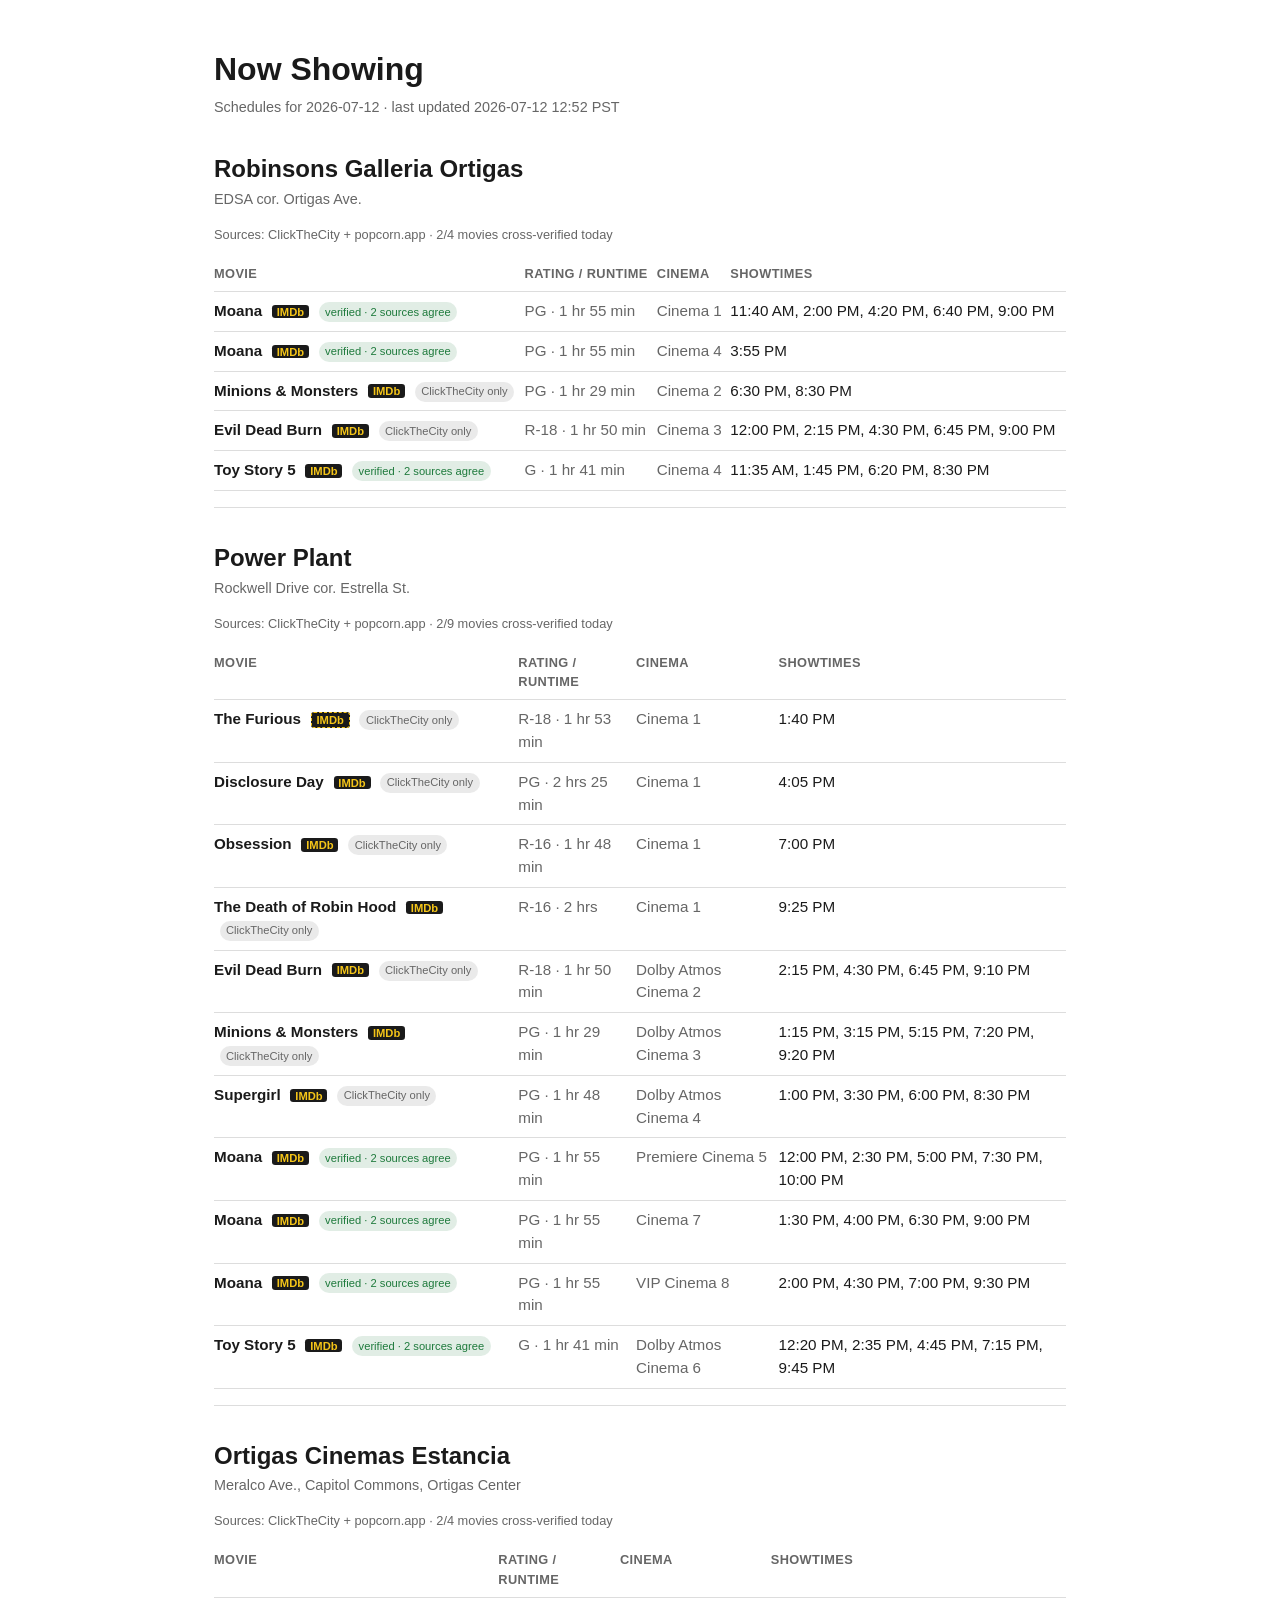
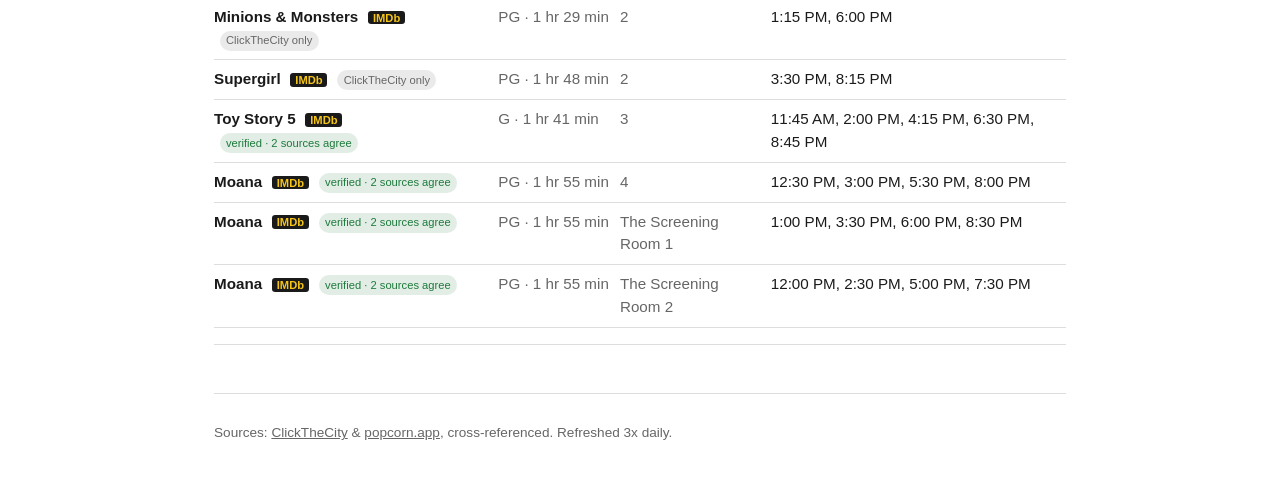
==== commit fc506b23: "chore: refresh schedules 2026-07-12" ====
--- a/index.html
+++ b/index.html
@@ -9,7 +9,7 @@
 <body>
 <header>
   <h1>Now Showing</h1>
-  <p class="updated">Schedules for 2026-07-12 &middot; last updated 2026-07-12 12:50 PST</p>
+  <p class="updated">Schedules for 2026-07-12 &middot; last updated 2026-07-12 12:52 PST</p>
 </header>
 <main>
 
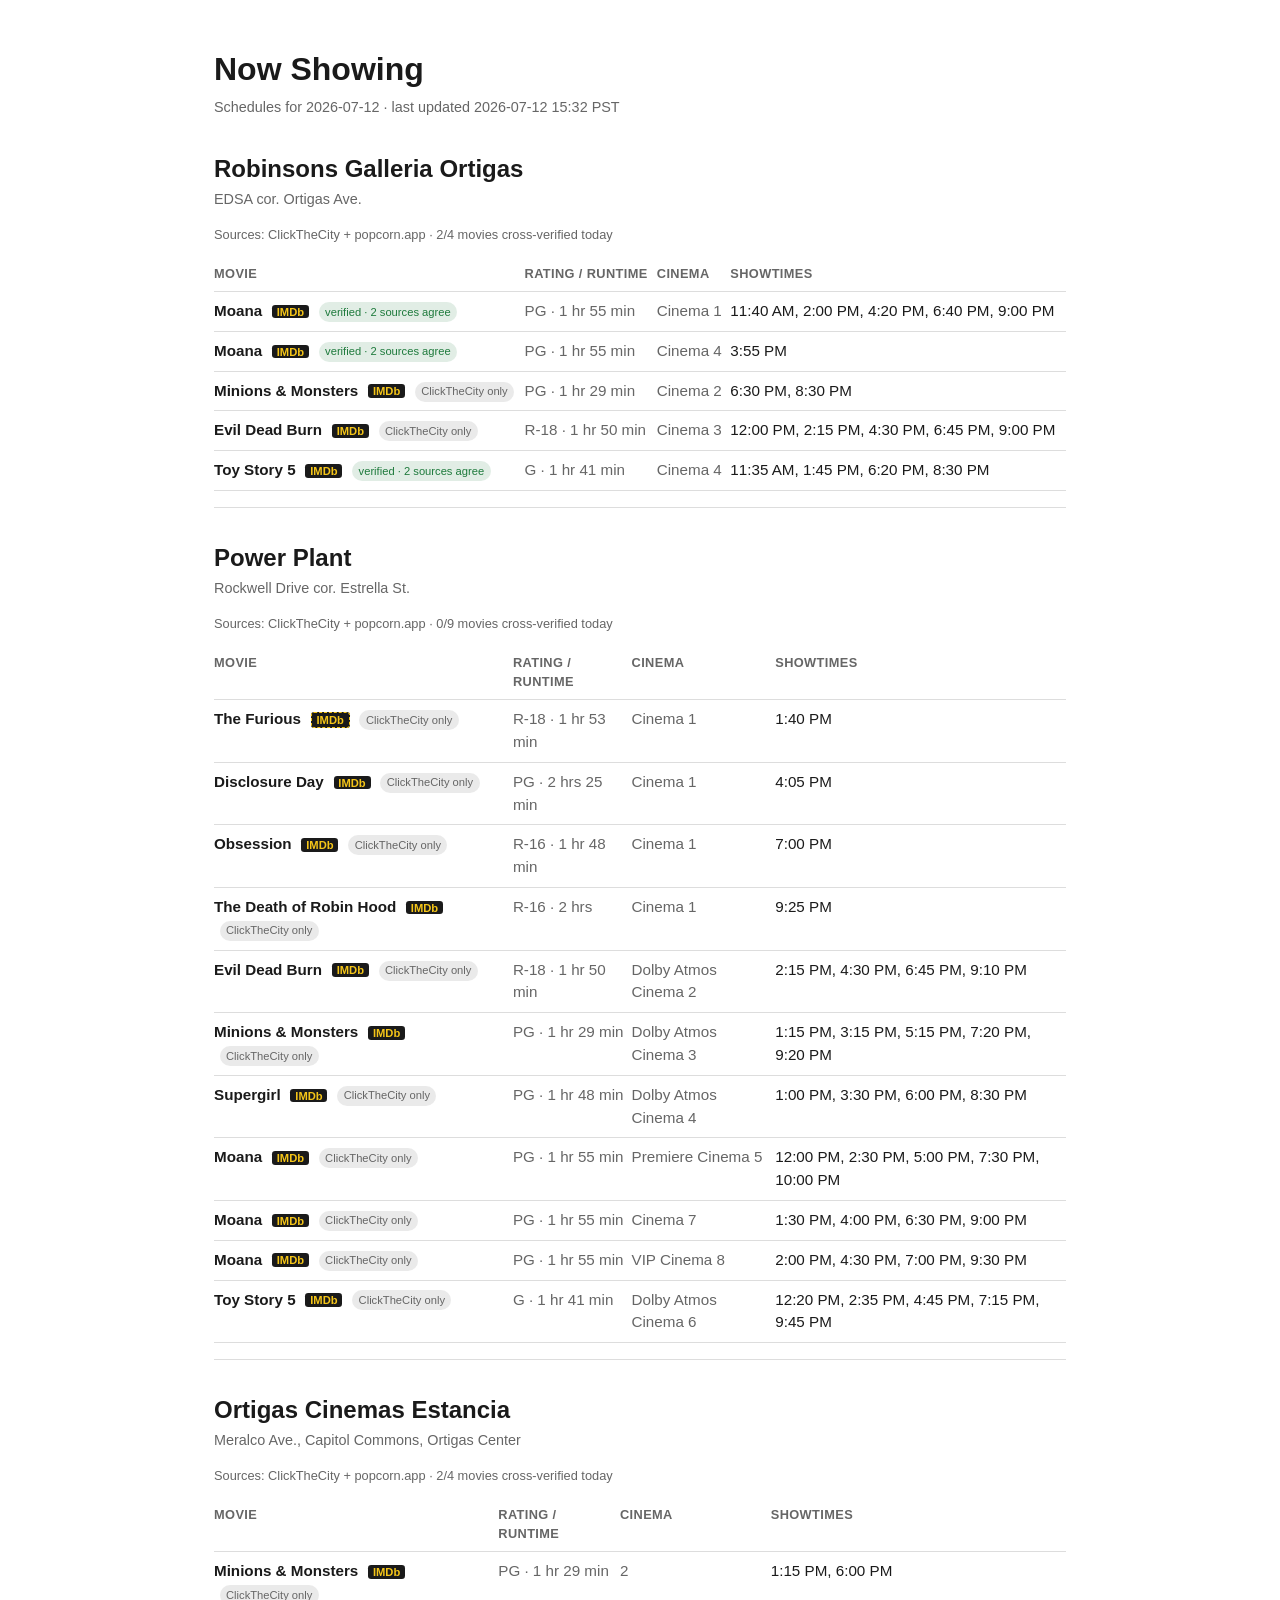
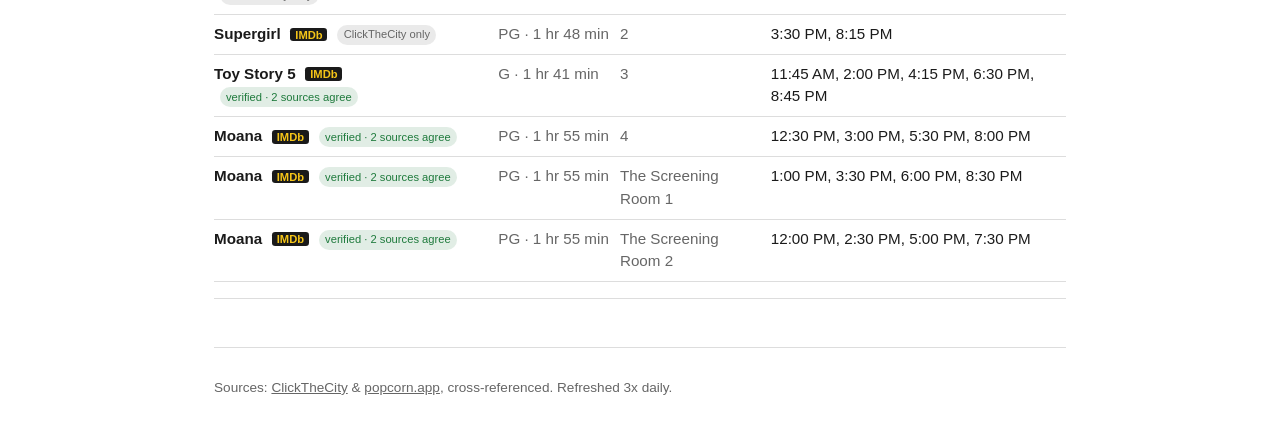
==== commit 02680b78: "chore: refresh schedules 2026-07-12" ====
--- a/index.html
+++ b/index.html
@@ -9,7 +9,7 @@
 <body>
 <header>
   <h1>Now Showing</h1>
-  <p class="updated">Schedules for 2026-07-12 &middot; last updated 2026-07-12 12:52 PST</p>
+  <p class="updated">Schedules for 2026-07-12 &middot; last updated 2026-07-12 15:32 PST</p>
 </header>
 <main>
 
@@ -20,11 +20,11 @@
       <table>
         <thead><tr><th>Movie</th><th>Rating / Runtime</th><th>Cinema</th><th>Showtimes</th></tr></thead>
         <tbody>
-        <tr><td class="title" data-label="Movie">Moana <a class="imdb-link" href="https://www.imdb.com/title/tt27419466/" target="_blank" rel="noopener" title="View on IMDb">IMDb</a> <span class="badge badge-verified" title="Upcoming showtimes match on both sources (1 earlier showtime already passed)">verified &middot; 2 sources agree</span></td><td class="meta" data-label="Rating / Runtime">PG &middot; 1 hr 55 min</td><td class="cinema" data-label="Cinema">Cinema 1</td><td class="showtimes" data-label="Showtimes">11:40 AM, 2:00 PM, 4:20 PM, 6:40 PM, 9:00 PM</td></tr>
-<tr><td class="title" data-label="Movie">Moana <a class="imdb-link" href="https://www.imdb.com/title/tt27419466/" target="_blank" rel="noopener" title="View on IMDb">IMDb</a> <span class="badge badge-verified" title="Upcoming showtimes match on both sources (1 earlier showtime already passed)">verified &middot; 2 sources agree</span></td><td class="meta" data-label="Rating / Runtime">PG &middot; 1 hr 55 min</td><td class="cinema" data-label="Cinema">Cinema 4</td><td class="showtimes" data-label="Showtimes">3:55 PM</td></tr>
+        <tr><td class="title" data-label="Movie">Moana <a class="imdb-link" href="https://www.imdb.com/title/tt27419466/" target="_blank" rel="noopener" title="View on IMDb">IMDb</a> <span class="badge badge-verified" title="Upcoming showtimes match on both sources (2 earlier showtimes already passed)">verified &middot; 2 sources agree</span></td><td class="meta" data-label="Rating / Runtime">PG &middot; 1 hr 55 min</td><td class="cinema" data-label="Cinema">Cinema 1</td><td class="showtimes" data-label="Showtimes">11:40 AM, 2:00 PM, 4:20 PM, 6:40 PM, 9:00 PM</td></tr>
+<tr><td class="title" data-label="Movie">Moana <a class="imdb-link" href="https://www.imdb.com/title/tt27419466/" target="_blank" rel="noopener" title="View on IMDb">IMDb</a> <span class="badge badge-verified" title="Upcoming showtimes match on both sources (2 earlier showtimes already passed)">verified &middot; 2 sources agree</span></td><td class="meta" data-label="Rating / Runtime">PG &middot; 1 hr 55 min</td><td class="cinema" data-label="Cinema">Cinema 4</td><td class="showtimes" data-label="Showtimes">3:55 PM</td></tr>
 <tr><td class="title" data-label="Movie">Minions &amp; Monsters <a class="imdb-link" href="https://www.imdb.com/title/tt32890033/" target="_blank" rel="noopener" title="View on IMDb">IMDb</a> <span class="badge badge-unverified" title="Not listed on popcorn.app">ClickTheCity only</span></td><td class="meta" data-label="Rating / Runtime">PG &middot; 1 hr 29 min</td><td class="cinema" data-label="Cinema">Cinema 2</td><td class="showtimes" data-label="Showtimes">6:30 PM, 8:30 PM</td></tr>
 <tr><td class="title" data-label="Movie">Evil Dead Burn <a class="imdb-link" href="https://www.imdb.com/title/tt31170389/" target="_blank" rel="noopener" title="View on IMDb">IMDb</a> <span class="badge badge-unverified" title="Not listed on popcorn.app">ClickTheCity only</span></td><td class="meta" data-label="Rating / Runtime">R-18 &middot; 1 hr 50 min</td><td class="cinema" data-label="Cinema">Cinema 3</td><td class="showtimes" data-label="Showtimes">12:00 PM, 2:15 PM, 4:30 PM, 6:45 PM, 9:00 PM</td></tr>
-<tr><td class="title" data-label="Movie">Toy Story 5 <a class="imdb-link" href="https://www.imdb.com/title/tt29355505/" target="_blank" rel="noopener" title="View on IMDb">IMDb</a> <span class="badge badge-verified" title="Upcoming showtimes match on both sources (1 earlier showtime already passed)">verified &middot; 2 sources agree</span></td><td class="meta" data-label="Rating / Runtime">G &middot; 1 hr 41 min</td><td class="cinema" data-label="Cinema">Cinema 4</td><td class="showtimes" data-label="Showtimes">11:35 AM, 1:45 PM, 6:20 PM, 8:30 PM</td></tr>
+<tr><td class="title" data-label="Movie">Toy Story 5 <a class="imdb-link" href="https://www.imdb.com/title/tt29355505/" target="_blank" rel="noopener" title="View on IMDb">IMDb</a> <span class="badge badge-verified" title="Upcoming showtimes match on both sources (2 earlier showtimes already passed)">verified &middot; 2 sources agree</span></td><td class="meta" data-label="Rating / Runtime">G &middot; 1 hr 41 min</td><td class="cinema" data-label="Cinema">Cinema 4</td><td class="showtimes" data-label="Showtimes">11:35 AM, 1:45 PM, 6:20 PM, 8:30 PM</td></tr>
         </tbody>
       </table>
       
@@ -33,7 +33,7 @@
     <section class="theater">
       <h2>Power Plant</h2>
       <p class="address">Rockwell Drive cor. Estrella St.</p>
-      <p class="source-note">Sources: ClickTheCity + popcorn.app &middot; 2/9 movies cross-verified today</p>
+      <p class="source-note">Sources: ClickTheCity + popcorn.app &middot; 0/9 movies cross-verified today</p>
       <table>
         <thead><tr><th>Movie</th><th>Rating / Runtime</th><th>Cinema</th><th>Showtimes</th></tr></thead>
         <tbody>
@@ -44,10 +44,10 @@
 <tr><td class="title" data-label="Movie">Evil Dead Burn <a class="imdb-link" href="https://www.imdb.com/title/tt31170389/" target="_blank" rel="noopener" title="View on IMDb">IMDb</a> <span class="badge badge-unverified" title="Not listed on popcorn.app">ClickTheCity only</span></td><td class="meta" data-label="Rating / Runtime">R-18 &middot; 1 hr 50 min</td><td class="cinema" data-label="Cinema">Dolby Atmos Cinema 2</td><td class="showtimes" data-label="Showtimes">2:15 PM, 4:30 PM, 6:45 PM, 9:10 PM</td></tr>
 <tr><td class="title" data-label="Movie">Minions &amp; Monsters <a class="imdb-link" href="https://www.imdb.com/title/tt32890033/" target="_blank" rel="noopener" title="View on IMDb">IMDb</a> <span class="badge badge-unverified" title="Not listed on popcorn.app">ClickTheCity only</span></td><td class="meta" data-label="Rating / Runtime">PG &middot; 1 hr 29 min</td><td class="cinema" data-label="Cinema">Dolby Atmos Cinema 3</td><td class="showtimes" data-label="Showtimes">1:15 PM, 3:15 PM, 5:15 PM, 7:20 PM, 9:20 PM</td></tr>
 <tr><td class="title" data-label="Movie">Supergirl <a class="imdb-link" href="https://www.imdb.com/title/tt8814476/" target="_blank" rel="noopener" title="View on IMDb">IMDb</a> <span class="badge badge-unverified" title="Not listed on popcorn.app">ClickTheCity only</span></td><td class="meta" data-label="Rating / Runtime">PG &middot; 1 hr 48 min</td><td class="cinema" data-label="Cinema">Dolby Atmos Cinema 4</td><td class="showtimes" data-label="Showtimes">1:00 PM, 3:30 PM, 6:00 PM, 8:30 PM</td></tr>
-<tr><td class="title" data-label="Movie">Moana <a class="imdb-link" href="https://www.imdb.com/title/tt27419466/" target="_blank" rel="noopener" title="View on IMDb">IMDb</a> <span class="badge badge-verified" title="Upcoming showtimes match on both sources (1 earlier showtime already passed)">verified &middot; 2 sources agree</span></td><td class="meta" data-label="Rating / Runtime">PG &middot; 1 hr 55 min</td><td class="cinema" data-label="Cinema">Premiere Cinema 5</td><td class="showtimes" data-label="Showtimes">12:00 PM, 2:30 PM, 5:00 PM, 7:30 PM, 10:00 PM</td></tr>
-<tr><td class="title" data-label="Movie">Moana <a class="imdb-link" href="https://www.imdb.com/title/tt27419466/" target="_blank" rel="noopener" title="View on IMDb">IMDb</a> <span class="badge badge-verified" title="Upcoming showtimes match on both sources (1 earlier showtime already passed)">verified &middot; 2 sources agree</span></td><td class="meta" data-label="Rating / Runtime">PG &middot; 1 hr 55 min</td><td class="cinema" data-label="Cinema">Cinema 7</td><td class="showtimes" data-label="Showtimes">1:30 PM, 4:00 PM, 6:30 PM, 9:00 PM</td></tr>
-<tr><td class="title" data-label="Movie">Moana <a class="imdb-link" href="https://www.imdb.com/title/tt27419466/" target="_blank" rel="noopener" title="View on IMDb">IMDb</a> <span class="badge badge-verified" title="Upcoming showtimes match on both sources (1 earlier showtime already passed)">verified &middot; 2 sources agree</span></td><td class="meta" data-label="Rating / Runtime">PG &middot; 1 hr 55 min</td><td class="cinema" data-label="Cinema">VIP Cinema 8</td><td class="showtimes" data-label="Showtimes">2:00 PM, 4:30 PM, 7:00 PM, 9:30 PM</td></tr>
-<tr><td class="title" data-label="Movie">Toy Story 5 <a class="imdb-link" href="https://www.imdb.com/title/tt29355505/" target="_blank" rel="noopener" title="View on IMDb">IMDb</a> <span class="badge badge-verified" title="Upcoming showtimes match on both sources (1 earlier showtime already passed)">verified &middot; 2 sources agree</span></td><td class="meta" data-label="Rating / Runtime">G &middot; 1 hr 41 min</td><td class="cinema" data-label="Cinema">Dolby Atmos Cinema 6</td><td class="showtimes" data-label="Showtimes">12:20 PM, 2:35 PM, 4:45 PM, 7:15 PM, 9:45 PM</td></tr>
+<tr><td class="title" data-label="Movie">Moana <a class="imdb-link" href="https://www.imdb.com/title/tt27419466/" target="_blank" rel="noopener" title="View on IMDb">IMDb</a> <span class="badge badge-unverified" title="Not listed on popcorn.app">ClickTheCity only</span></td><td class="meta" data-label="Rating / Runtime">PG &middot; 1 hr 55 min</td><td class="cinema" data-label="Cinema">Premiere Cinema 5</td><td class="showtimes" data-label="Showtimes">12:00 PM, 2:30 PM, 5:00 PM, 7:30 PM, 10:00 PM</td></tr>
+<tr><td class="title" data-label="Movie">Moana <a class="imdb-link" href="https://www.imdb.com/title/tt27419466/" target="_blank" rel="noopener" title="View on IMDb">IMDb</a> <span class="badge badge-unverified" title="Not listed on popcorn.app">ClickTheCity only</span></td><td class="meta" data-label="Rating / Runtime">PG &middot; 1 hr 55 min</td><td class="cinema" data-label="Cinema">Cinema 7</td><td class="showtimes" data-label="Showtimes">1:30 PM, 4:00 PM, 6:30 PM, 9:00 PM</td></tr>
+<tr><td class="title" data-label="Movie">Moana <a class="imdb-link" href="https://www.imdb.com/title/tt27419466/" target="_blank" rel="noopener" title="View on IMDb">IMDb</a> <span class="badge badge-unverified" title="Not listed on popcorn.app">ClickTheCity only</span></td><td class="meta" data-label="Rating / Runtime">PG &middot; 1 hr 55 min</td><td class="cinema" data-label="Cinema">VIP Cinema 8</td><td class="showtimes" data-label="Showtimes">2:00 PM, 4:30 PM, 7:00 PM, 9:30 PM</td></tr>
+<tr><td class="title" data-label="Movie">Toy Story 5 <a class="imdb-link" href="https://www.imdb.com/title/tt29355505/" target="_blank" rel="noopener" title="View on IMDb">IMDb</a> <span class="badge badge-unverified" title="Not listed on popcorn.app">ClickTheCity only</span></td><td class="meta" data-label="Rating / Runtime">G &middot; 1 hr 41 min</td><td class="cinema" data-label="Cinema">Dolby Atmos Cinema 6</td><td class="showtimes" data-label="Showtimes">12:20 PM, 2:35 PM, 4:45 PM, 7:15 PM, 9:45 PM</td></tr>
         </tbody>
       </table>
       
@@ -62,10 +62,10 @@
         <tbody>
         <tr><td class="title" data-label="Movie">Minions &amp; Monsters <a class="imdb-link" href="https://www.imdb.com/title/tt32890033/" target="_blank" rel="noopener" title="View on IMDb">IMDb</a> <span class="badge badge-unverified" title="Not listed on popcorn.app">ClickTheCity only</span></td><td class="meta" data-label="Rating / Runtime">PG &middot; 1 hr 29 min</td><td class="cinema" data-label="Cinema">2</td><td class="showtimes" data-label="Showtimes">1:15 PM, 6:00 PM</td></tr>
 <tr><td class="title" data-label="Movie">Supergirl <a class="imdb-link" href="https://www.imdb.com/title/tt8814476/" target="_blank" rel="noopener" title="View on IMDb">IMDb</a> <span class="badge badge-unverified" title="Not listed on popcorn.app">ClickTheCity only</span></td><td class="meta" data-label="Rating / Runtime">PG &middot; 1 hr 48 min</td><td class="cinema" data-label="Cinema">2</td><td class="showtimes" data-label="Showtimes">3:30 PM, 8:15 PM</td></tr>
-<tr><td class="title" data-label="Movie">Toy Story 5 <a class="imdb-link" href="https://www.imdb.com/title/tt29355505/" target="_blank" rel="noopener" title="View on IMDb">IMDb</a> <span class="badge badge-verified" title="Upcoming showtimes match on both sources (1 earlier showtime already passed)">verified &middot; 2 sources agree</span></td><td class="meta" data-label="Rating / Runtime">G &middot; 1 hr 41 min</td><td class="cinema" data-label="Cinema">3</td><td class="showtimes" data-label="Showtimes">11:45 AM, 2:00 PM, 4:15 PM, 6:30 PM, 8:45 PM</td></tr>
-<tr><td class="title" data-label="Movie">Moana <a class="imdb-link" href="https://www.imdb.com/title/tt27419466/" target="_blank" rel="noopener" title="View on IMDb">IMDb</a> <span class="badge badge-verified" title="Upcoming showtimes match on both sources (2 earlier showtimes already passed)">verified &middot; 2 sources agree</span></td><td class="meta" data-label="Rating / Runtime">PG &middot; 1 hr 55 min</td><td class="cinema" data-label="Cinema">4</td><td class="showtimes" data-label="Showtimes">12:30 PM, 3:00 PM, 5:30 PM, 8:00 PM</td></tr>
-<tr><td class="title" data-label="Movie">Moana <a class="imdb-link" href="https://www.imdb.com/title/tt27419466/" target="_blank" rel="noopener" title="View on IMDb">IMDb</a> <span class="badge badge-verified" title="Upcoming showtimes match on both sources (2 earlier showtimes already passed)">verified &middot; 2 sources agree</span></td><td class="meta" data-label="Rating / Runtime">PG &middot; 1 hr 55 min</td><td class="cinema" data-label="Cinema">The Screening Room 1</td><td class="showtimes" data-label="Showtimes">1:00 PM, 3:30 PM, 6:00 PM, 8:30 PM</td></tr>
-<tr><td class="title" data-label="Movie">Moana <a class="imdb-link" href="https://www.imdb.com/title/tt27419466/" target="_blank" rel="noopener" title="View on IMDb">IMDb</a> <span class="badge badge-verified" title="Upcoming showtimes match on both sources (2 earlier showtimes already passed)">verified &middot; 2 sources agree</span></td><td class="meta" data-label="Rating / Runtime">PG &middot; 1 hr 55 min</td><td class="cinema" data-label="Cinema">The Screening Room 2</td><td class="showtimes" data-label="Showtimes">12:00 PM, 2:30 PM, 5:00 PM, 7:30 PM</td></tr>
+<tr><td class="title" data-label="Movie">Toy Story 5 <a class="imdb-link" href="https://www.imdb.com/title/tt29355505/" target="_blank" rel="noopener" title="View on IMDb">IMDb</a> <span class="badge badge-verified" title="Upcoming showtimes match on both sources (2 earlier showtimes already passed)">verified &middot; 2 sources agree</span></td><td class="meta" data-label="Rating / Runtime">G &middot; 1 hr 41 min</td><td class="cinema" data-label="Cinema">3</td><td class="showtimes" data-label="Showtimes">11:45 AM, 2:00 PM, 4:15 PM, 6:30 PM, 8:45 PM</td></tr>
+<tr><td class="title" data-label="Movie">Moana <a class="imdb-link" href="https://www.imdb.com/title/tt27419466/" target="_blank" rel="noopener" title="View on IMDb">IMDb</a> <span class="badge badge-verified" title="Upcoming showtimes match on both sources (6 earlier showtimes already passed)">verified &middot; 2 sources agree</span></td><td class="meta" data-label="Rating / Runtime">PG &middot; 1 hr 55 min</td><td class="cinema" data-label="Cinema">4</td><td class="showtimes" data-label="Showtimes">12:30 PM, 3:00 PM, 5:30 PM, 8:00 PM</td></tr>
+<tr><td class="title" data-label="Movie">Moana <a class="imdb-link" href="https://www.imdb.com/title/tt27419466/" target="_blank" rel="noopener" title="View on IMDb">IMDb</a> <span class="badge badge-verified" title="Upcoming showtimes match on both sources (6 earlier showtimes already passed)">verified &middot; 2 sources agree</span></td><td class="meta" data-label="Rating / Runtime">PG &middot; 1 hr 55 min</td><td class="cinema" data-label="Cinema">The Screening Room 1</td><td class="showtimes" data-label="Showtimes">1:00 PM, 3:30 PM, 6:00 PM, 8:30 PM</td></tr>
+<tr><td class="title" data-label="Movie">Moana <a class="imdb-link" href="https://www.imdb.com/title/tt27419466/" target="_blank" rel="noopener" title="View on IMDb">IMDb</a> <span class="badge badge-verified" title="Upcoming showtimes match on both sources (6 earlier showtimes already passed)">verified &middot; 2 sources agree</span></td><td class="meta" data-label="Rating / Runtime">PG &middot; 1 hr 55 min</td><td class="cinema" data-label="Cinema">The Screening Room 2</td><td class="showtimes" data-label="Showtimes">12:00 PM, 2:30 PM, 5:00 PM, 7:30 PM</td></tr>
         </tbody>
       </table>
       
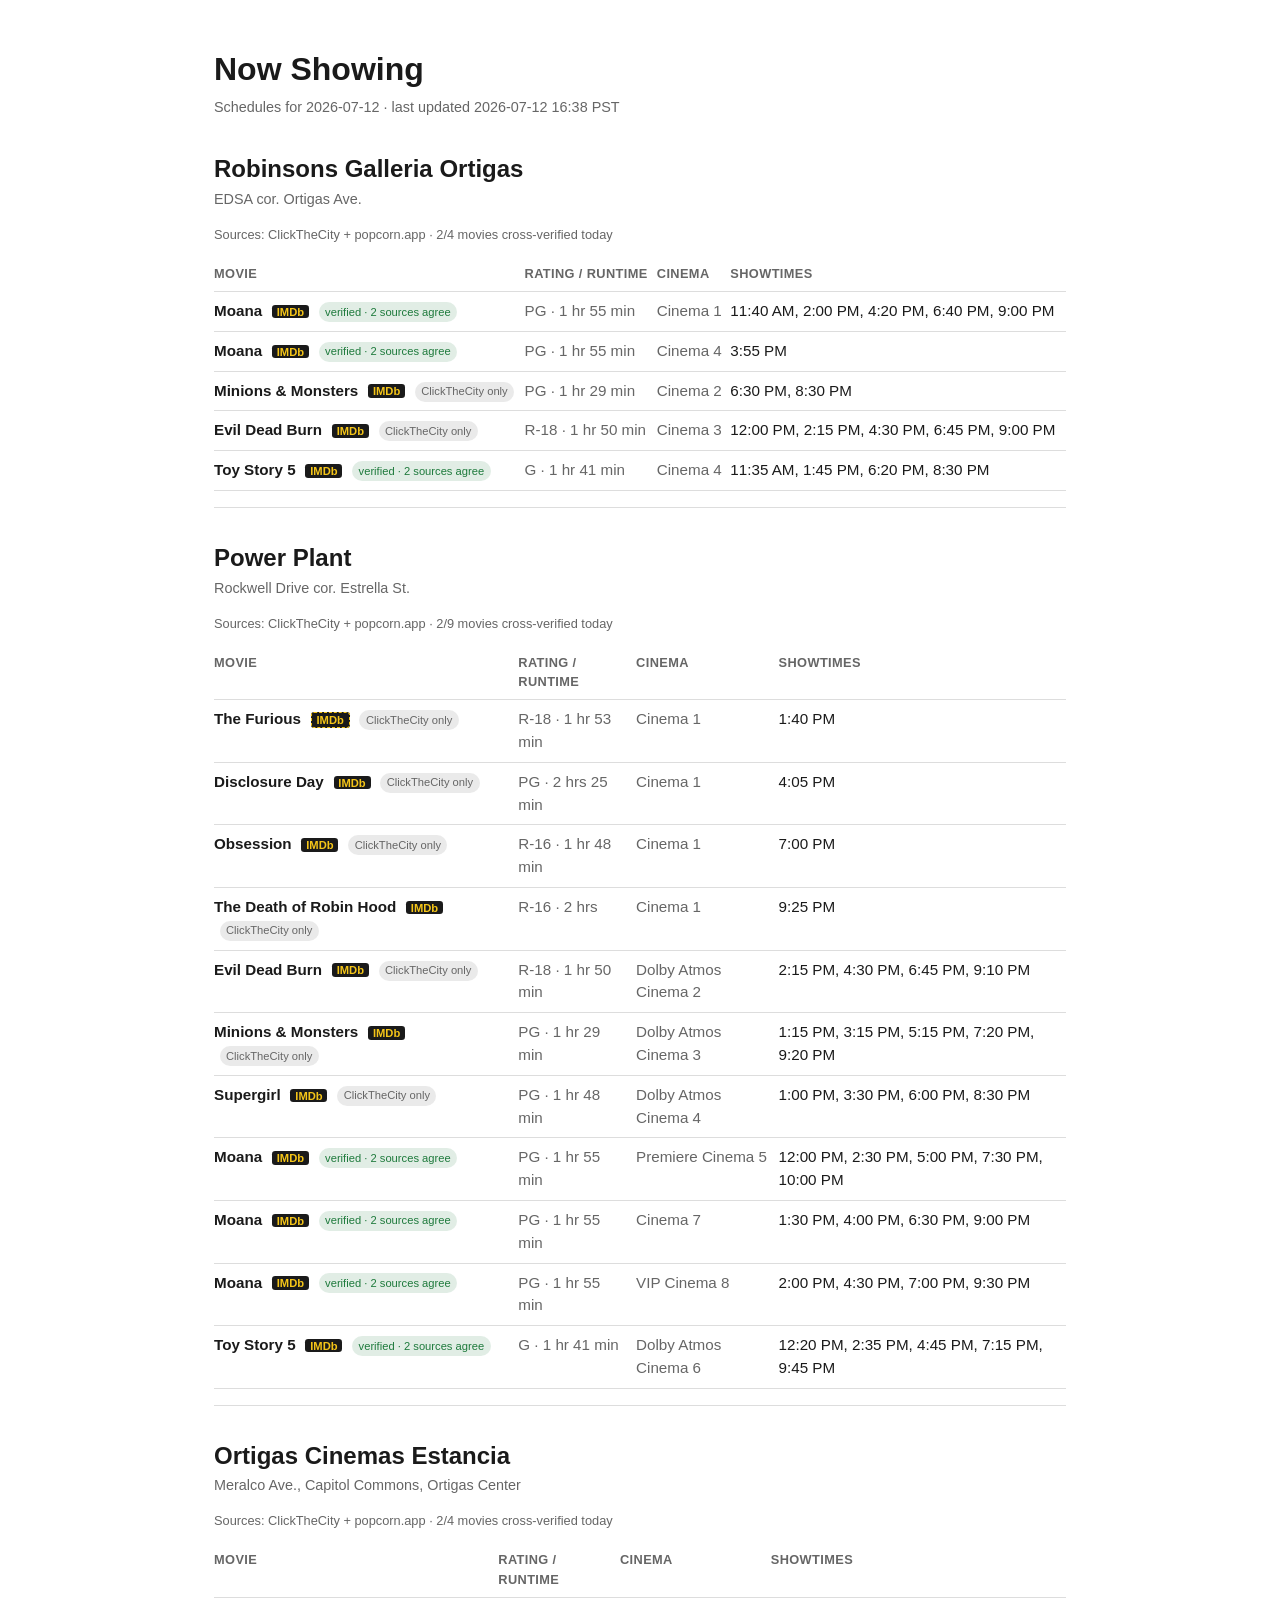
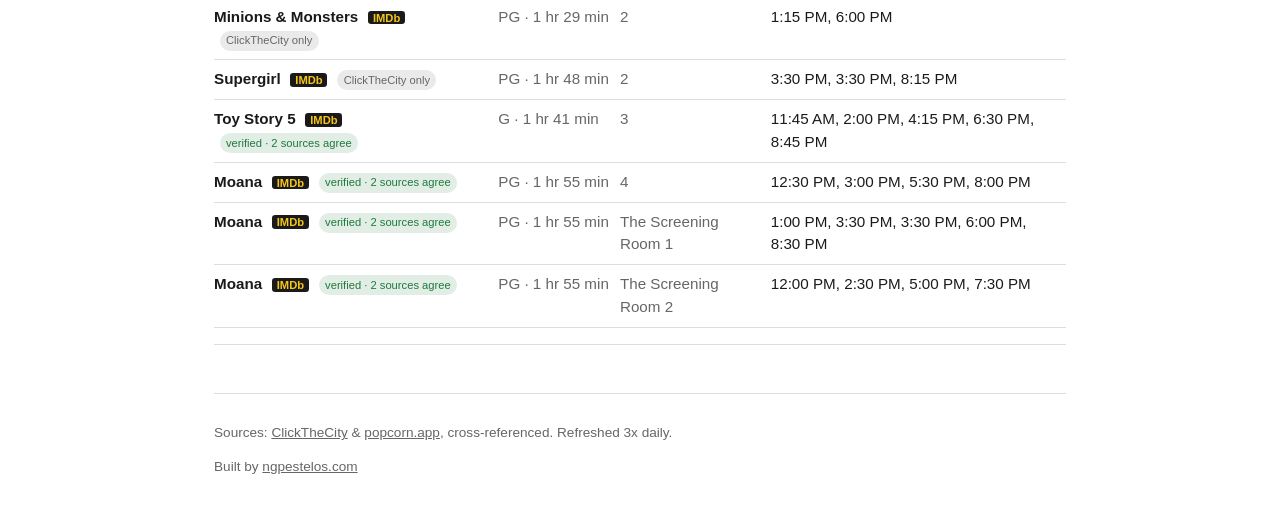
==== commit 9713a97a: "Add ngpestelos.com link to footer Co-Authored-By: Claude Sonnet 5 <noreply@anthropic.com>" ====
--- a/index.html
+++ b/index.html
@@ -9,7 +9,7 @@
 <body>
 <header>
   <h1>Now Showing</h1>
-  <p class="updated">Schedules for 2026-07-12 &middot; last updated 2026-07-12 15:32 PST</p>
+  <p class="updated">Schedules for 2026-07-12 &middot; last updated 2026-07-12 16:38 PST</p>
 </header>
 <main>
 
@@ -20,8 +20,8 @@
       <table>
         <thead><tr><th>Movie</th><th>Rating / Runtime</th><th>Cinema</th><th>Showtimes</th></tr></thead>
         <tbody>
-        <tr><td class="title" data-label="Movie">Moana <a class="imdb-link" href="https://www.imdb.com/title/tt27419466/" target="_blank" rel="noopener" title="View on IMDb">IMDb</a> <span class="badge badge-verified" title="Upcoming showtimes match on both sources (2 earlier showtimes already passed)">verified &middot; 2 sources agree</span></td><td class="meta" data-label="Rating / Runtime">PG &middot; 1 hr 55 min</td><td class="cinema" data-label="Cinema">Cinema 1</td><td class="showtimes" data-label="Showtimes">11:40 AM, 2:00 PM, 4:20 PM, 6:40 PM, 9:00 PM</td></tr>
-<tr><td class="title" data-label="Movie">Moana <a class="imdb-link" href="https://www.imdb.com/title/tt27419466/" target="_blank" rel="noopener" title="View on IMDb">IMDb</a> <span class="badge badge-verified" title="Upcoming showtimes match on both sources (2 earlier showtimes already passed)">verified &middot; 2 sources agree</span></td><td class="meta" data-label="Rating / Runtime">PG &middot; 1 hr 55 min</td><td class="cinema" data-label="Cinema">Cinema 4</td><td class="showtimes" data-label="Showtimes">3:55 PM</td></tr>
+        <tr><td class="title" data-label="Movie">Moana <a class="imdb-link" href="https://www.imdb.com/title/tt27419466/" target="_blank" rel="noopener" title="View on IMDb">IMDb</a> <span class="badge badge-verified" title="Upcoming showtimes match on both sources (4 earlier showtimes already passed)">verified &middot; 2 sources agree</span></td><td class="meta" data-label="Rating / Runtime">PG &middot; 1 hr 55 min</td><td class="cinema" data-label="Cinema">Cinema 1</td><td class="showtimes" data-label="Showtimes">11:40 AM, 2:00 PM, 4:20 PM, 6:40 PM, 9:00 PM</td></tr>
+<tr><td class="title" data-label="Movie">Moana <a class="imdb-link" href="https://www.imdb.com/title/tt27419466/" target="_blank" rel="noopener" title="View on IMDb">IMDb</a> <span class="badge badge-verified" title="Upcoming showtimes match on both sources (4 earlier showtimes already passed)">verified &middot; 2 sources agree</span></td><td class="meta" data-label="Rating / Runtime">PG &middot; 1 hr 55 min</td><td class="cinema" data-label="Cinema">Cinema 4</td><td class="showtimes" data-label="Showtimes">3:55 PM</td></tr>
 <tr><td class="title" data-label="Movie">Minions &amp; Monsters <a class="imdb-link" href="https://www.imdb.com/title/tt32890033/" target="_blank" rel="noopener" title="View on IMDb">IMDb</a> <span class="badge badge-unverified" title="Not listed on popcorn.app">ClickTheCity only</span></td><td class="meta" data-label="Rating / Runtime">PG &middot; 1 hr 29 min</td><td class="cinema" data-label="Cinema">Cinema 2</td><td class="showtimes" data-label="Showtimes">6:30 PM, 8:30 PM</td></tr>
 <tr><td class="title" data-label="Movie">Evil Dead Burn <a class="imdb-link" href="https://www.imdb.com/title/tt31170389/" target="_blank" rel="noopener" title="View on IMDb">IMDb</a> <span class="badge badge-unverified" title="Not listed on popcorn.app">ClickTheCity only</span></td><td class="meta" data-label="Rating / Runtime">R-18 &middot; 1 hr 50 min</td><td class="cinema" data-label="Cinema">Cinema 3</td><td class="showtimes" data-label="Showtimes">12:00 PM, 2:15 PM, 4:30 PM, 6:45 PM, 9:00 PM</td></tr>
 <tr><td class="title" data-label="Movie">Toy Story 5 <a class="imdb-link" href="https://www.imdb.com/title/tt29355505/" target="_blank" rel="noopener" title="View on IMDb">IMDb</a> <span class="badge badge-verified" title="Upcoming showtimes match on both sources (2 earlier showtimes already passed)">verified &middot; 2 sources agree</span></td><td class="meta" data-label="Rating / Runtime">G &middot; 1 hr 41 min</td><td class="cinema" data-label="Cinema">Cinema 4</td><td class="showtimes" data-label="Showtimes">11:35 AM, 1:45 PM, 6:20 PM, 8:30 PM</td></tr>
@@ -33,7 +33,7 @@
     <section class="theater">
       <h2>Power Plant</h2>
       <p class="address">Rockwell Drive cor. Estrella St.</p>
-      <p class="source-note">Sources: ClickTheCity + popcorn.app &middot; 0/9 movies cross-verified today</p>
+      <p class="source-note">Sources: ClickTheCity + popcorn.app &middot; 2/9 movies cross-verified today</p>
       <table>
         <thead><tr><th>Movie</th><th>Rating / Runtime</th><th>Cinema</th><th>Showtimes</th></tr></thead>
         <tbody>
@@ -44,10 +44,10 @@
 <tr><td class="title" data-label="Movie">Evil Dead Burn <a class="imdb-link" href="https://www.imdb.com/title/tt31170389/" target="_blank" rel="noopener" title="View on IMDb">IMDb</a> <span class="badge badge-unverified" title="Not listed on popcorn.app">ClickTheCity only</span></td><td class="meta" data-label="Rating / Runtime">R-18 &middot; 1 hr 50 min</td><td class="cinema" data-label="Cinema">Dolby Atmos Cinema 2</td><td class="showtimes" data-label="Showtimes">2:15 PM, 4:30 PM, 6:45 PM, 9:10 PM</td></tr>
 <tr><td class="title" data-label="Movie">Minions &amp; Monsters <a class="imdb-link" href="https://www.imdb.com/title/tt32890033/" target="_blank" rel="noopener" title="View on IMDb">IMDb</a> <span class="badge badge-unverified" title="Not listed on popcorn.app">ClickTheCity only</span></td><td class="meta" data-label="Rating / Runtime">PG &middot; 1 hr 29 min</td><td class="cinema" data-label="Cinema">Dolby Atmos Cinema 3</td><td class="showtimes" data-label="Showtimes">1:15 PM, 3:15 PM, 5:15 PM, 7:20 PM, 9:20 PM</td></tr>
 <tr><td class="title" data-label="Movie">Supergirl <a class="imdb-link" href="https://www.imdb.com/title/tt8814476/" target="_blank" rel="noopener" title="View on IMDb">IMDb</a> <span class="badge badge-unverified" title="Not listed on popcorn.app">ClickTheCity only</span></td><td class="meta" data-label="Rating / Runtime">PG &middot; 1 hr 48 min</td><td class="cinema" data-label="Cinema">Dolby Atmos Cinema 4</td><td class="showtimes" data-label="Showtimes">1:00 PM, 3:30 PM, 6:00 PM, 8:30 PM</td></tr>
-<tr><td class="title" data-label="Movie">Moana <a class="imdb-link" href="https://www.imdb.com/title/tt27419466/" target="_blank" rel="noopener" title="View on IMDb">IMDb</a> <span class="badge badge-unverified" title="Not listed on popcorn.app">ClickTheCity only</span></td><td class="meta" data-label="Rating / Runtime">PG &middot; 1 hr 55 min</td><td class="cinema" data-label="Cinema">Premiere Cinema 5</td><td class="showtimes" data-label="Showtimes">12:00 PM, 2:30 PM, 5:00 PM, 7:30 PM, 10:00 PM</td></tr>
-<tr><td class="title" data-label="Movie">Moana <a class="imdb-link" href="https://www.imdb.com/title/tt27419466/" target="_blank" rel="noopener" title="View on IMDb">IMDb</a> <span class="badge badge-unverified" title="Not listed on popcorn.app">ClickTheCity only</span></td><td class="meta" data-label="Rating / Runtime">PG &middot; 1 hr 55 min</td><td class="cinema" data-label="Cinema">Cinema 7</td><td class="showtimes" data-label="Showtimes">1:30 PM, 4:00 PM, 6:30 PM, 9:00 PM</td></tr>
-<tr><td class="title" data-label="Movie">Moana <a class="imdb-link" href="https://www.imdb.com/title/tt27419466/" target="_blank" rel="noopener" title="View on IMDb">IMDb</a> <span class="badge badge-unverified" title="Not listed on popcorn.app">ClickTheCity only</span></td><td class="meta" data-label="Rating / Runtime">PG &middot; 1 hr 55 min</td><td class="cinema" data-label="Cinema">VIP Cinema 8</td><td class="showtimes" data-label="Showtimes">2:00 PM, 4:30 PM, 7:00 PM, 9:30 PM</td></tr>
-<tr><td class="title" data-label="Movie">Toy Story 5 <a class="imdb-link" href="https://www.imdb.com/title/tt29355505/" target="_blank" rel="noopener" title="View on IMDb">IMDb</a> <span class="badge badge-unverified" title="Not listed on popcorn.app">ClickTheCity only</span></td><td class="meta" data-label="Rating / Runtime">G &middot; 1 hr 41 min</td><td class="cinema" data-label="Cinema">Dolby Atmos Cinema 6</td><td class="showtimes" data-label="Showtimes">12:20 PM, 2:35 PM, 4:45 PM, 7:15 PM, 9:45 PM</td></tr>
+<tr><td class="title" data-label="Movie">Moana <a class="imdb-link" href="https://www.imdb.com/title/tt27419466/" target="_blank" rel="noopener" title="View on IMDb">IMDb</a> <span class="badge badge-verified" title="Upcoming showtimes match on both sources (6 earlier showtimes already passed)">verified &middot; 2 sources agree</span></td><td class="meta" data-label="Rating / Runtime">PG &middot; 1 hr 55 min</td><td class="cinema" data-label="Cinema">Premiere Cinema 5</td><td class="showtimes" data-label="Showtimes">12:00 PM, 2:30 PM, 5:00 PM, 7:30 PM, 10:00 PM</td></tr>
+<tr><td class="title" data-label="Movie">Moana <a class="imdb-link" href="https://www.imdb.com/title/tt27419466/" target="_blank" rel="noopener" title="View on IMDb">IMDb</a> <span class="badge badge-verified" title="Upcoming showtimes match on both sources (6 earlier showtimes already passed)">verified &middot; 2 sources agree</span></td><td class="meta" data-label="Rating / Runtime">PG &middot; 1 hr 55 min</td><td class="cinema" data-label="Cinema">Cinema 7</td><td class="showtimes" data-label="Showtimes">1:30 PM, 4:00 PM, 6:30 PM, 9:00 PM</td></tr>
+<tr><td class="title" data-label="Movie">Moana <a class="imdb-link" href="https://www.imdb.com/title/tt27419466/" target="_blank" rel="noopener" title="View on IMDb">IMDb</a> <span class="badge badge-verified" title="Upcoming showtimes match on both sources (6 earlier showtimes already passed)">verified &middot; 2 sources agree</span></td><td class="meta" data-label="Rating / Runtime">PG &middot; 1 hr 55 min</td><td class="cinema" data-label="Cinema">VIP Cinema 8</td><td class="showtimes" data-label="Showtimes">2:00 PM, 4:30 PM, 7:00 PM, 9:30 PM</td></tr>
+<tr><td class="title" data-label="Movie">Toy Story 5 <a class="imdb-link" href="https://www.imdb.com/title/tt29355505/" target="_blank" rel="noopener" title="View on IMDb">IMDb</a> <span class="badge badge-verified" title="Upcoming showtimes match on both sources (2 earlier showtimes already passed)">verified &middot; 2 sources agree</span></td><td class="meta" data-label="Rating / Runtime">G &middot; 1 hr 41 min</td><td class="cinema" data-label="Cinema">Dolby Atmos Cinema 6</td><td class="showtimes" data-label="Showtimes">12:20 PM, 2:35 PM, 4:45 PM, 7:15 PM, 9:45 PM</td></tr>
         </tbody>
       </table>
       
@@ -61,10 +61,10 @@
         <thead><tr><th>Movie</th><th>Rating / Runtime</th><th>Cinema</th><th>Showtimes</th></tr></thead>
         <tbody>
         <tr><td class="title" data-label="Movie">Minions &amp; Monsters <a class="imdb-link" href="https://www.imdb.com/title/tt32890033/" target="_blank" rel="noopener" title="View on IMDb">IMDb</a> <span class="badge badge-unverified" title="Not listed on popcorn.app">ClickTheCity only</span></td><td class="meta" data-label="Rating / Runtime">PG &middot; 1 hr 29 min</td><td class="cinema" data-label="Cinema">2</td><td class="showtimes" data-label="Showtimes">1:15 PM, 6:00 PM</td></tr>
-<tr><td class="title" data-label="Movie">Supergirl <a class="imdb-link" href="https://www.imdb.com/title/tt8814476/" target="_blank" rel="noopener" title="View on IMDb">IMDb</a> <span class="badge badge-unverified" title="Not listed on popcorn.app">ClickTheCity only</span></td><td class="meta" data-label="Rating / Runtime">PG &middot; 1 hr 48 min</td><td class="cinema" data-label="Cinema">2</td><td class="showtimes" data-label="Showtimes">3:30 PM, 8:15 PM</td></tr>
-<tr><td class="title" data-label="Movie">Toy Story 5 <a class="imdb-link" href="https://www.imdb.com/title/tt29355505/" target="_blank" rel="noopener" title="View on IMDb">IMDb</a> <span class="badge badge-verified" title="Upcoming showtimes match on both sources (2 earlier showtimes already passed)">verified &middot; 2 sources agree</span></td><td class="meta" data-label="Rating / Runtime">G &middot; 1 hr 41 min</td><td class="cinema" data-label="Cinema">3</td><td class="showtimes" data-label="Showtimes">11:45 AM, 2:00 PM, 4:15 PM, 6:30 PM, 8:45 PM</td></tr>
+<tr><td class="title" data-label="Movie">Supergirl <a class="imdb-link" href="https://www.imdb.com/title/tt8814476/" target="_blank" rel="noopener" title="View on IMDb">IMDb</a> <span class="badge badge-unverified" title="Not listed on popcorn.app">ClickTheCity only</span></td><td class="meta" data-label="Rating / Runtime">PG &middot; 1 hr 48 min</td><td class="cinema" data-label="Cinema">2</td><td class="showtimes" data-label="Showtimes">3:30 PM, 3:30 PM, 8:15 PM</td></tr>
+<tr><td class="title" data-label="Movie">Toy Story 5 <a class="imdb-link" href="https://www.imdb.com/title/tt29355505/" target="_blank" rel="noopener" title="View on IMDb">IMDb</a> <span class="badge badge-verified" title="Upcoming showtimes match on both sources (3 earlier showtimes already passed)">verified &middot; 2 sources agree</span></td><td class="meta" data-label="Rating / Runtime">G &middot; 1 hr 41 min</td><td class="cinema" data-label="Cinema">3</td><td class="showtimes" data-label="Showtimes">11:45 AM, 2:00 PM, 4:15 PM, 6:30 PM, 8:45 PM</td></tr>
 <tr><td class="title" data-label="Movie">Moana <a class="imdb-link" href="https://www.imdb.com/title/tt27419466/" target="_blank" rel="noopener" title="View on IMDb">IMDb</a> <span class="badge badge-verified" title="Upcoming showtimes match on both sources (6 earlier showtimes already passed)">verified &middot; 2 sources agree</span></td><td class="meta" data-label="Rating / Runtime">PG &middot; 1 hr 55 min</td><td class="cinema" data-label="Cinema">4</td><td class="showtimes" data-label="Showtimes">12:30 PM, 3:00 PM, 5:30 PM, 8:00 PM</td></tr>
-<tr><td class="title" data-label="Movie">Moana <a class="imdb-link" href="https://www.imdb.com/title/tt27419466/" target="_blank" rel="noopener" title="View on IMDb">IMDb</a> <span class="badge badge-verified" title="Upcoming showtimes match on both sources (6 earlier showtimes already passed)">verified &middot; 2 sources agree</span></td><td class="meta" data-label="Rating / Runtime">PG &middot; 1 hr 55 min</td><td class="cinema" data-label="Cinema">The Screening Room 1</td><td class="showtimes" data-label="Showtimes">1:00 PM, 3:30 PM, 6:00 PM, 8:30 PM</td></tr>
+<tr><td class="title" data-label="Movie">Moana <a class="imdb-link" href="https://www.imdb.com/title/tt27419466/" target="_blank" rel="noopener" title="View on IMDb">IMDb</a> <span class="badge badge-verified" title="Upcoming showtimes match on both sources (6 earlier showtimes already passed)">verified &middot; 2 sources agree</span></td><td class="meta" data-label="Rating / Runtime">PG &middot; 1 hr 55 min</td><td class="cinema" data-label="Cinema">The Screening Room 1</td><td class="showtimes" data-label="Showtimes">1:00 PM, 3:30 PM, 3:30 PM, 6:00 PM, 8:30 PM</td></tr>
 <tr><td class="title" data-label="Movie">Moana <a class="imdb-link" href="https://www.imdb.com/title/tt27419466/" target="_blank" rel="noopener" title="View on IMDb">IMDb</a> <span class="badge badge-verified" title="Upcoming showtimes match on both sources (6 earlier showtimes already passed)">verified &middot; 2 sources agree</span></td><td class="meta" data-label="Rating / Runtime">PG &middot; 1 hr 55 min</td><td class="cinema" data-label="Cinema">The Screening Room 2</td><td class="showtimes" data-label="Showtimes">12:00 PM, 2:30 PM, 5:00 PM, 7:30 PM</td></tr>
         </tbody>
       </table>
@@ -74,6 +74,7 @@
 </main>
 <footer>
   <p>Sources: <a href="https://clickthecity.com">ClickTheCity</a> &amp; <a href="https://www.popcorn.app">popcorn.app</a>, cross-referenced. Refreshed 3x daily.</p>
+  <p>Built by <a href="https://ngpestelos.com">ngpestelos.com</a></p>
 </footer>
 </body>
 </html>
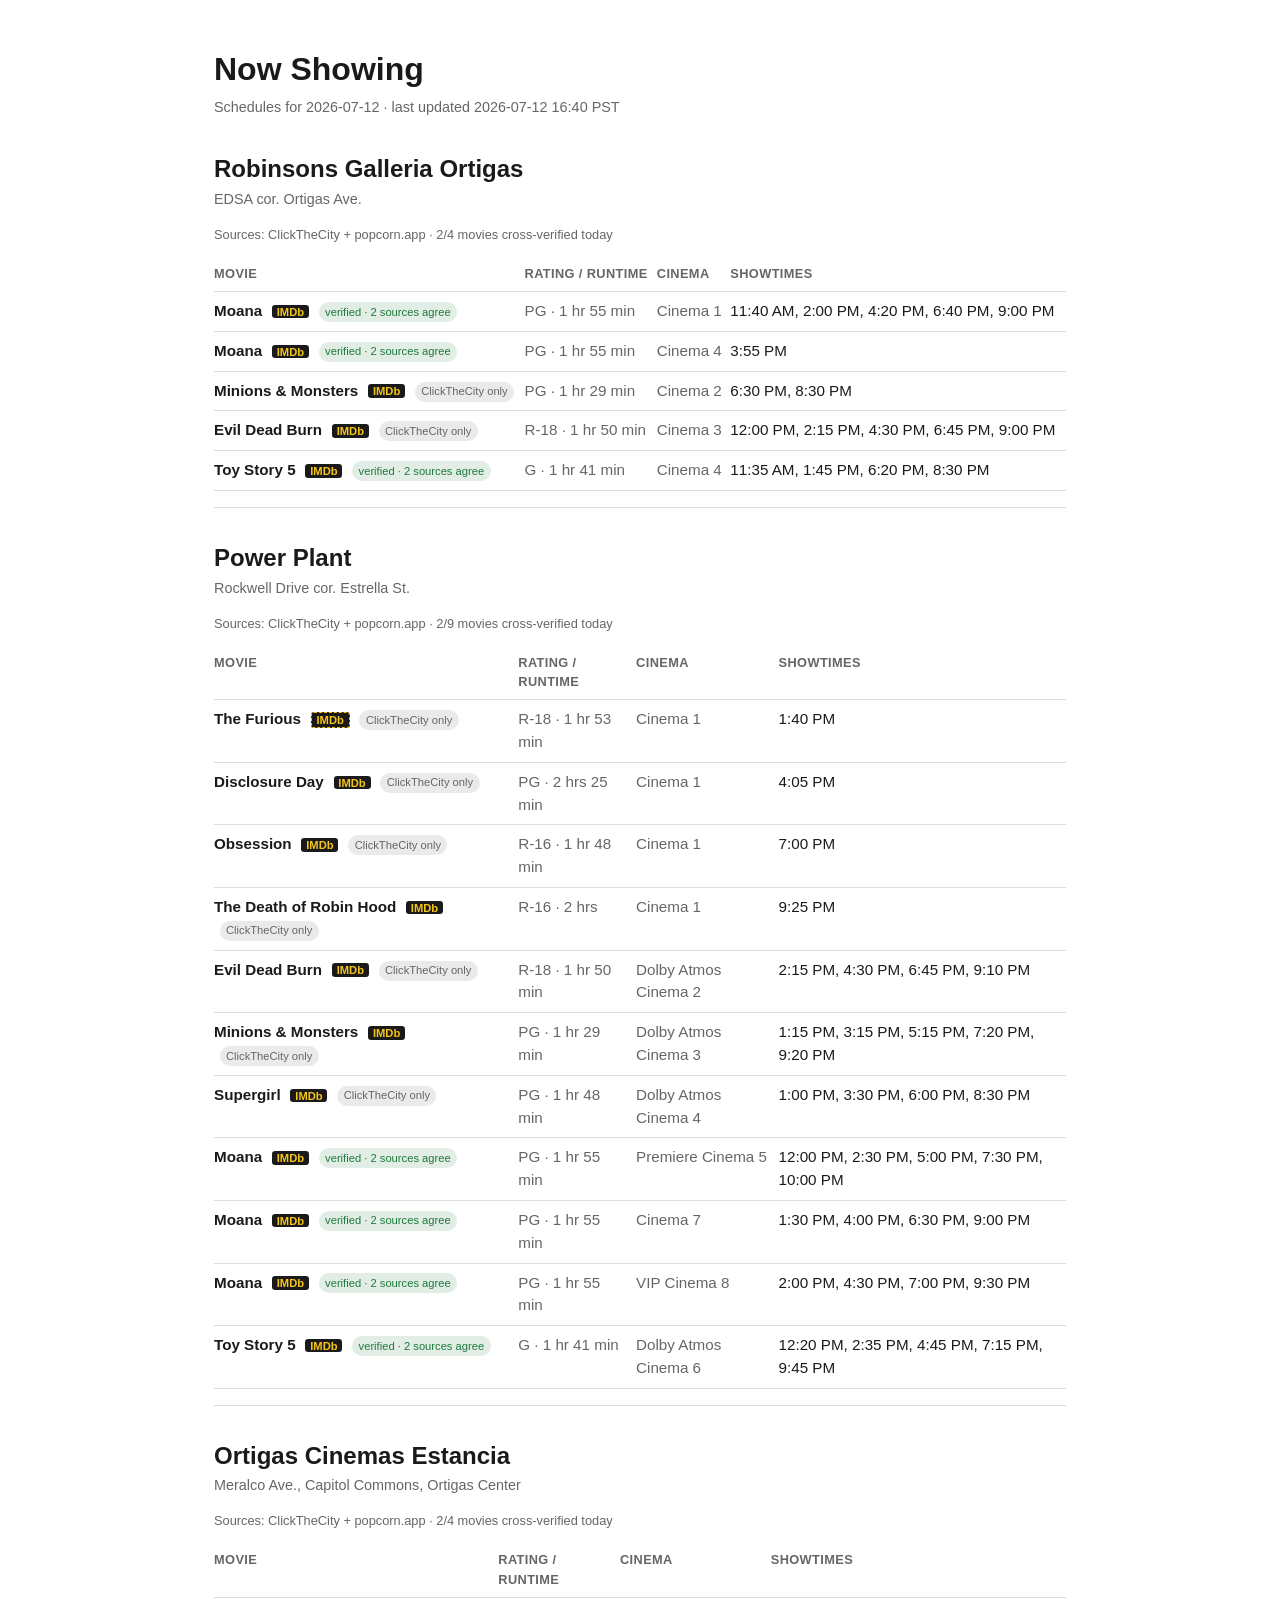
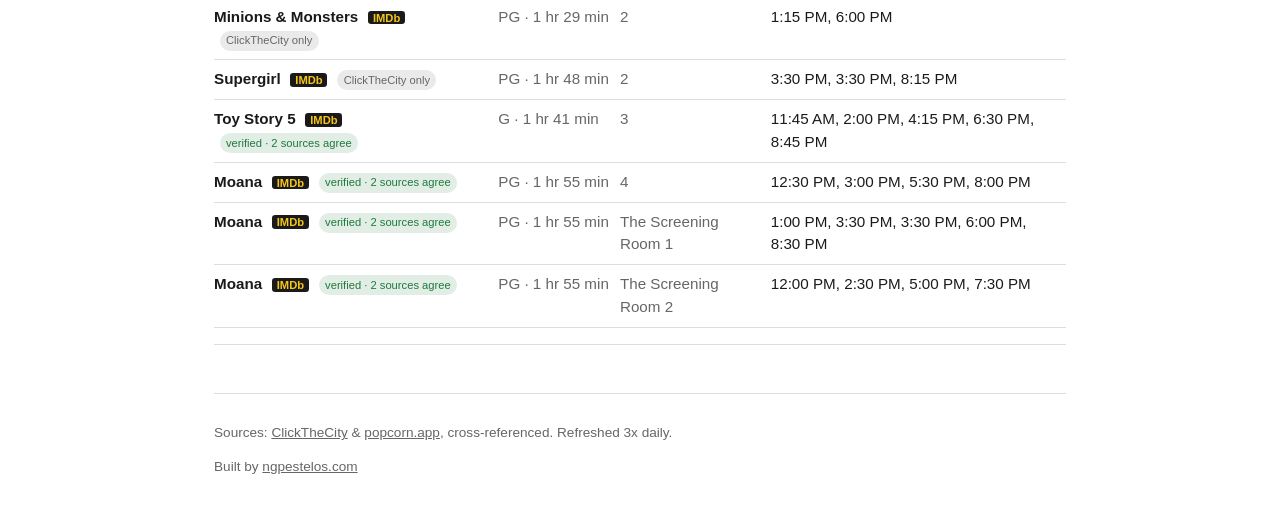
==== commit be7944d9: "chore: regenerate index.html post-rebase Co-Authored-By: Claude Sonnet 5 <noreply@anthropic.com>" ====
--- a/index.html
+++ b/index.html
@@ -9,7 +9,7 @@
 <body>
 <header>
   <h1>Now Showing</h1>
-  <p class="updated">Schedules for 2026-07-12 &middot; last updated 2026-07-12 16:38 PST</p>
+  <p class="updated">Schedules for 2026-07-12 &middot; last updated 2026-07-12 16:40 PST</p>
 </header>
 <main>
 
